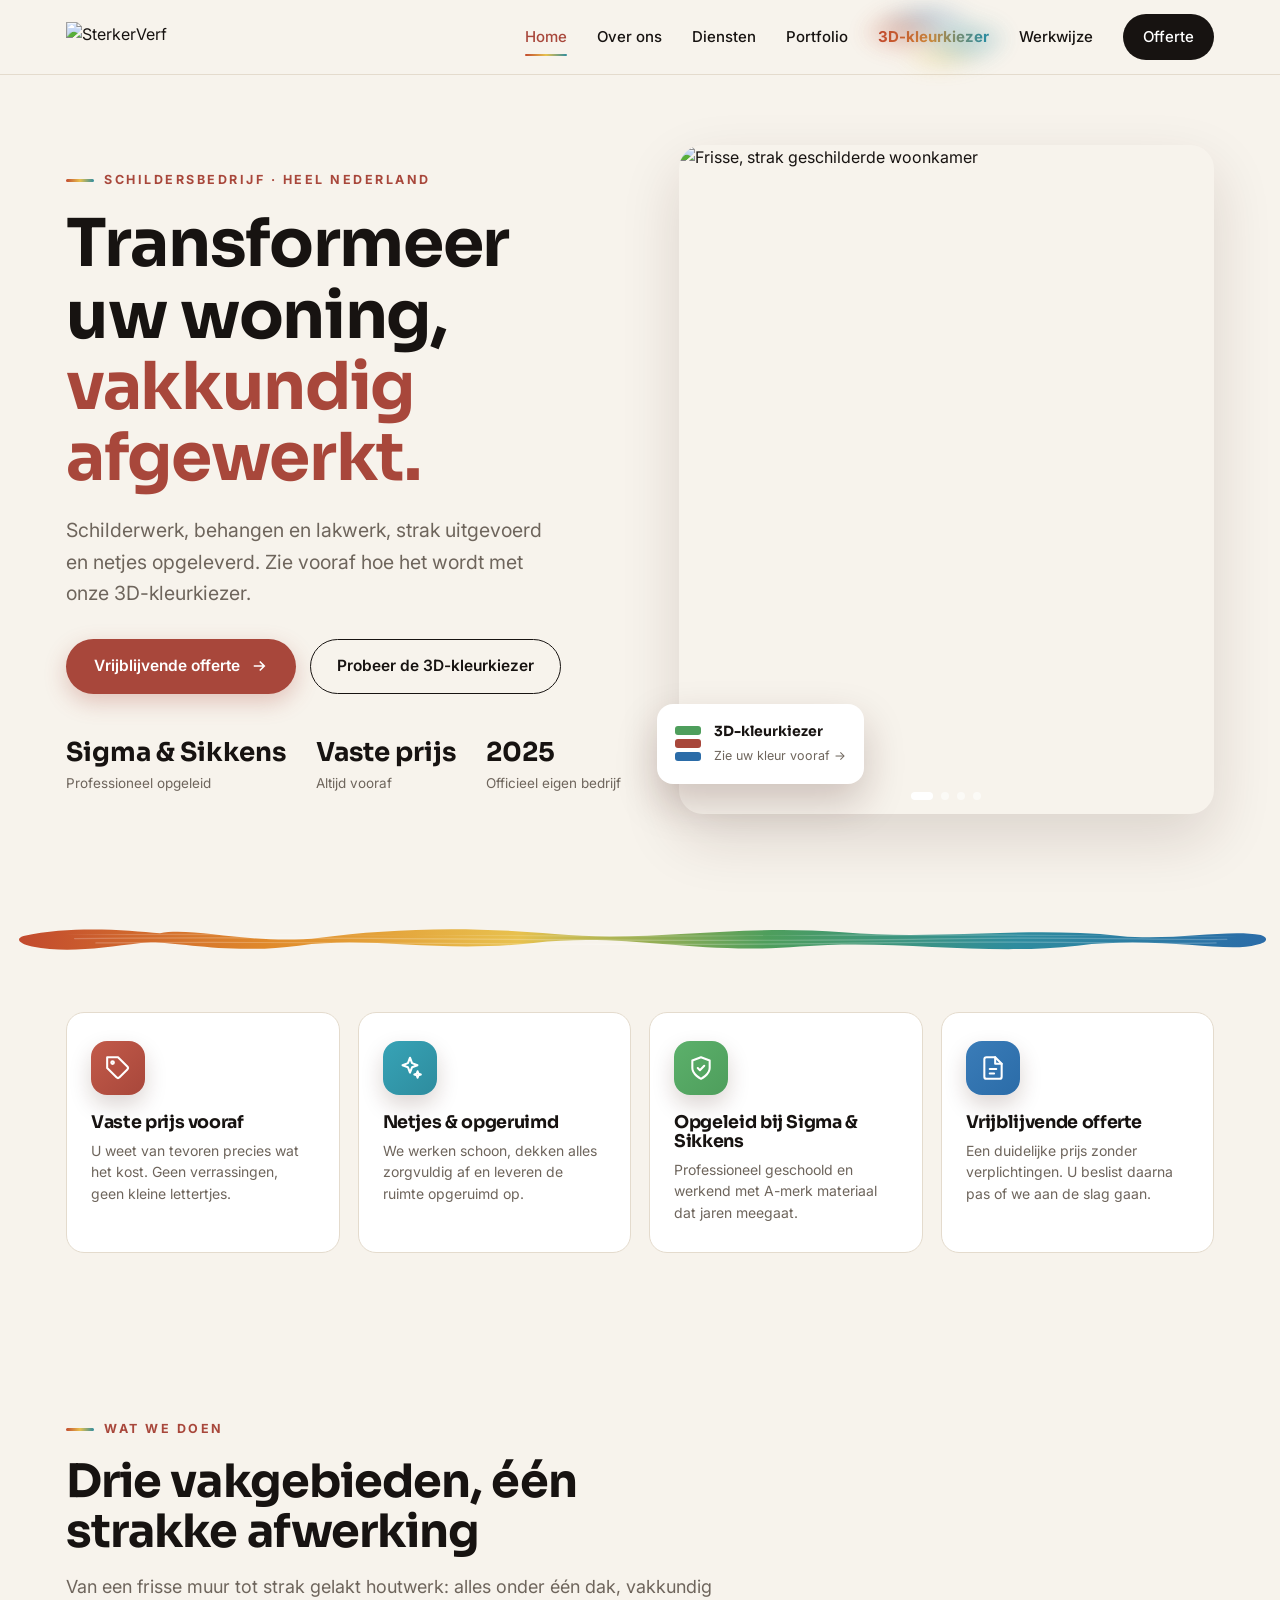
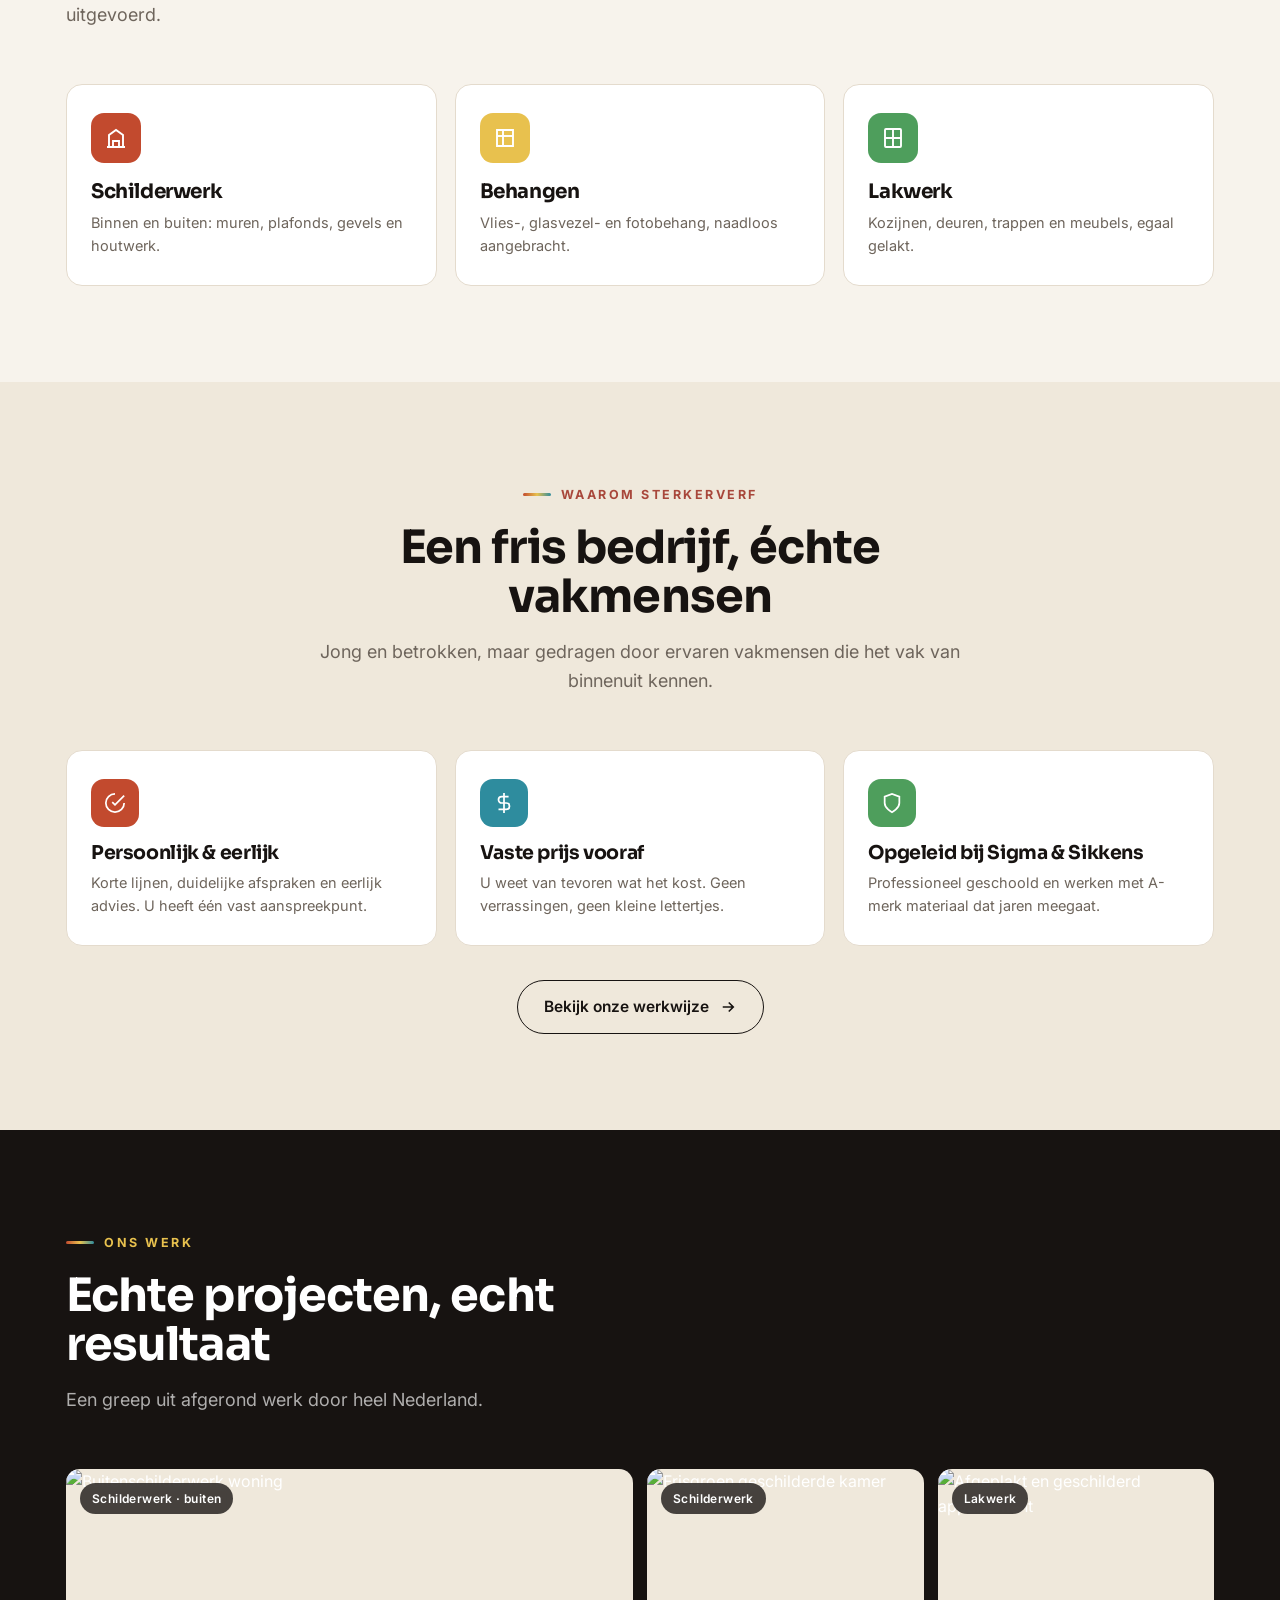
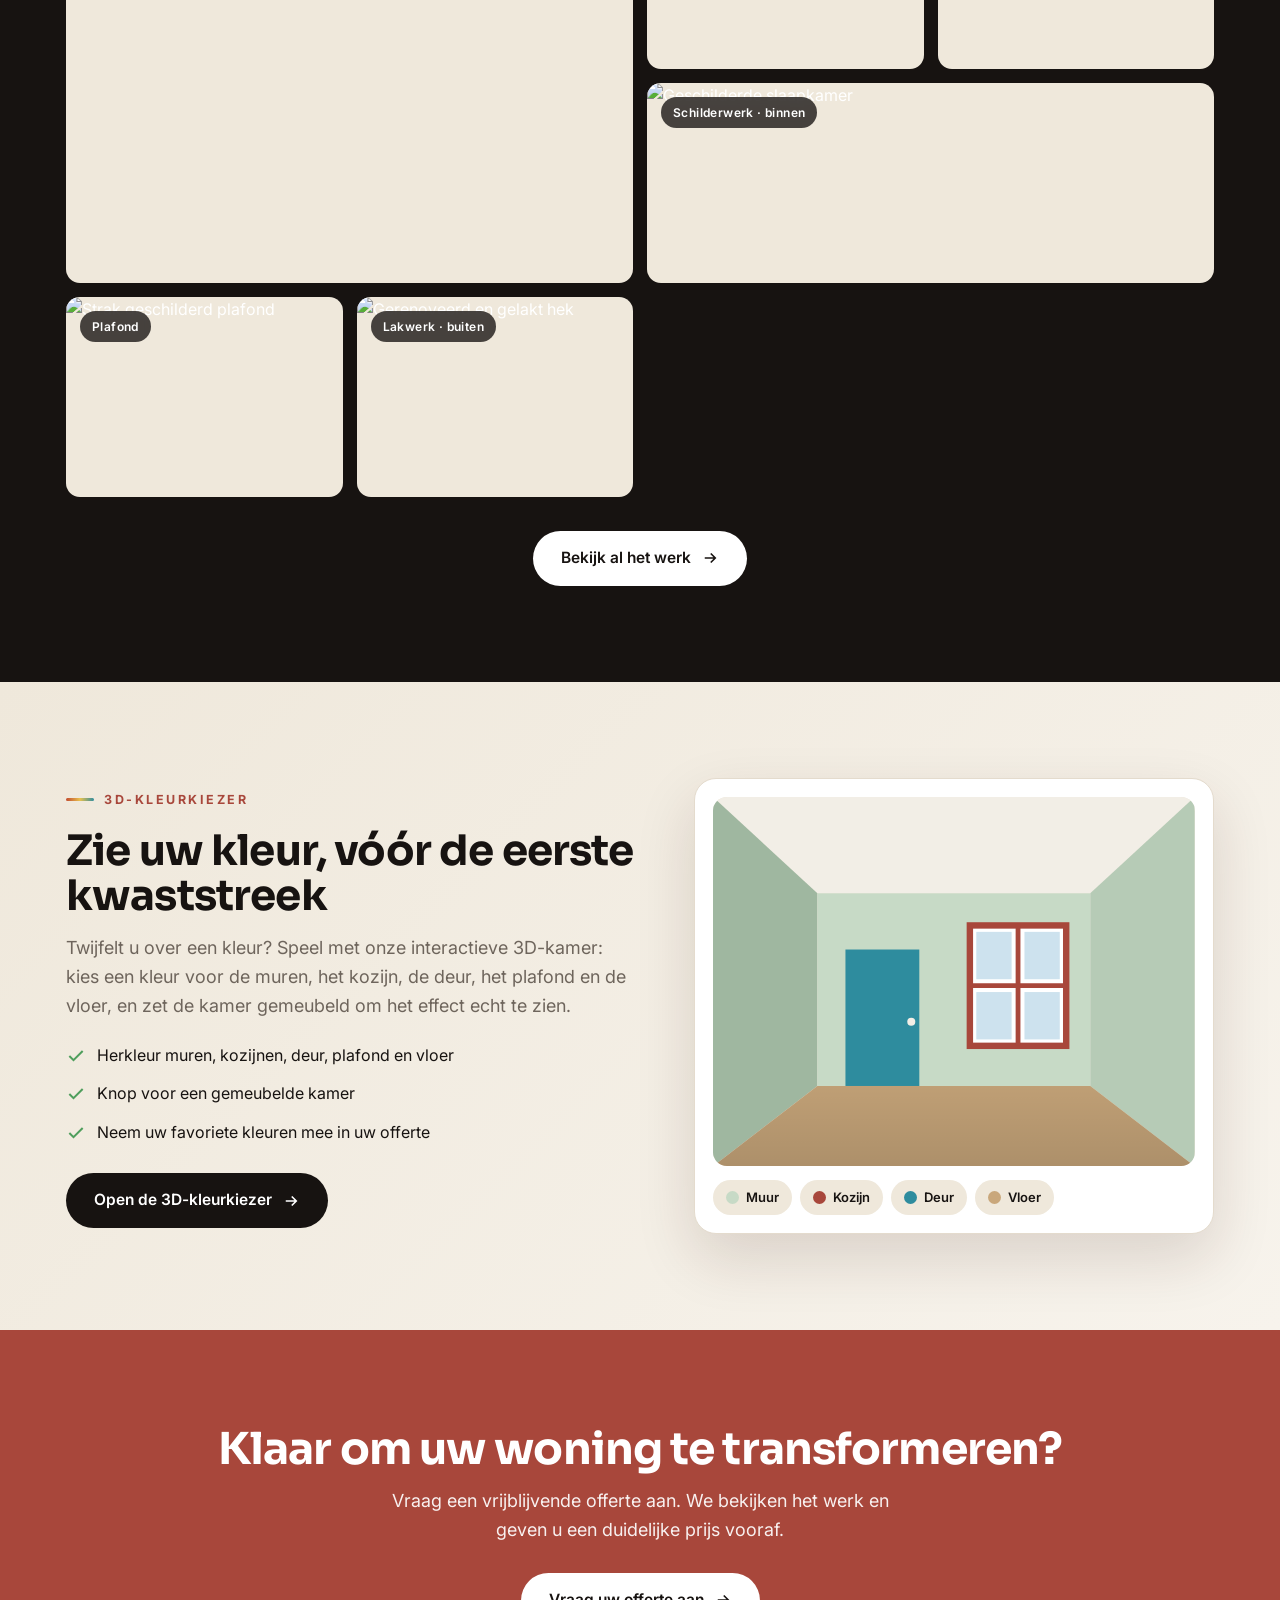
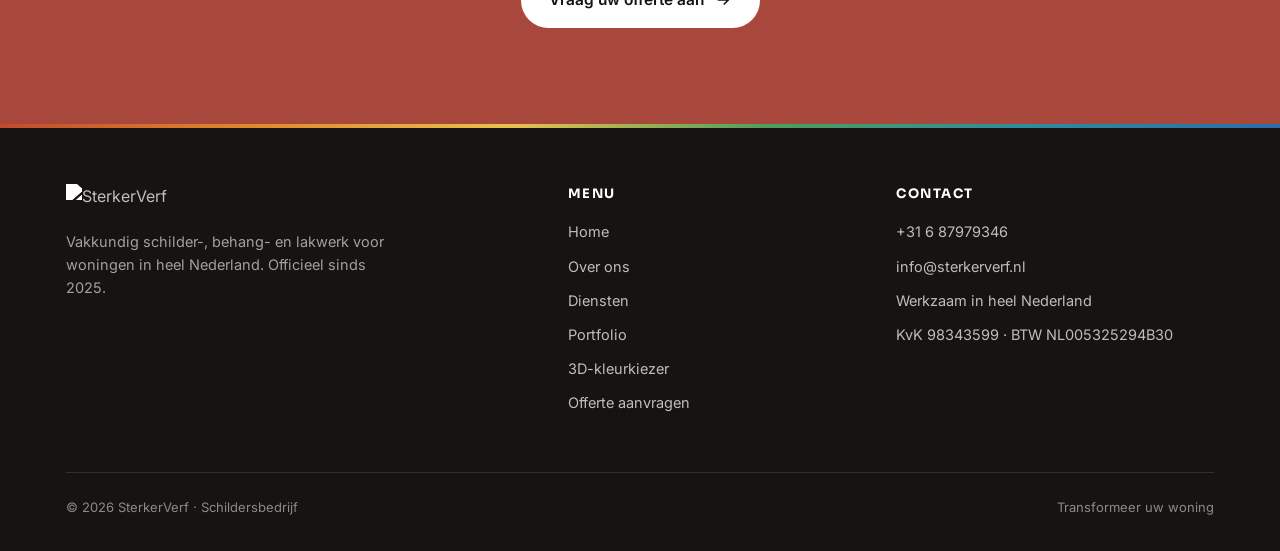
==== index.html @ c4be9eae "Add files via upload" ====
<!DOCTYPE html>
<html lang="nl">
<head>
<meta charset="UTF-8">
<meta name="viewport" content="width=device-width, initial-scale=1.0">
<title>SterkerVerf · Schilder-, behang- &amp; lakwerk in heel Nederland</title>
<meta name="description" content="SterkerVerf transformeert uw woning met vakkundig schilderwerk, behangen en lakwerk in heel Nederland. Probeer de 3D-kleurkiezer en vraag een vrijblijvende offerte aan.">
<link rel="preconnect" href="https://fonts.googleapis.com">
<link rel="preconnect" href="https://fonts.gstatic.com" crossorigin>
<link href="https://fonts.googleapis.com/css2?family=Sora:wght@500;600;700;800&family=Inter:wght@400;500;600&display=swap" rel="stylesheet">
<link rel="stylesheet" href="styles.css">
<style>
  /* HERO */
  .hero{padding:70px 0 84px;position:relative}
  .hero-grid{display:grid;grid-template-columns:1.02fr .98fr;gap:56px;align-items:center}
  .hero h1{font-size:clamp(40px,5.6vw,66px);margin-bottom:22px}
  .hero h1 .em{color:var(--terra)}
  .hero-lead{font-size:19.5px;color:var(--muted);max-width:500px;margin-bottom:30px}
  .hero-actions{display:flex;gap:14px;flex-wrap:wrap}
  .hero-meta{display:flex;gap:30px;margin-top:38px;flex-wrap:wrap}
  .hm-num{font-family:'Sora',sans-serif;font-weight:700;font-size:26px;color:var(--ink)}
  .hm-lbl{font-size:13.5px;color:var(--muted)}
  .hero-visual{position:relative}
  .hero-photo{border-radius:24px;overflow:hidden;aspect-ratio:4/5;box-shadow:var(--shadow);position:relative}
  .hero-photo img{position:absolute;inset:0;width:100%;height:100%;object-fit:cover;opacity:0;transition:opacity 1.1s ease}
  .hero-photo img.on{opacity:1}
  .hero-dots{position:absolute;left:0;right:0;bottom:14px;display:flex;justify-content:center;gap:8px;z-index:2}
  .hero-dots button{width:8px;height:8px;border-radius:50%;border:none;background:rgba(255,255,255,.55);cursor:pointer;padding:0;transition:.2s}
  .hero-dots button.on{background:#fff;width:22px;border-radius:5px}
  .hero-badge{position:absolute;left:-22px;bottom:30px;background:#fff;border-radius:16px;padding:16px 18px;box-shadow:0 18px 40px rgba(60,20,12,.22);display:flex;align-items:center;gap:13px;max-width:250px}
  .hero-badge .swatches{display:flex;flex-direction:column;gap:4px;flex:none}
  .hero-badge .swatches span{display:block;width:26px;height:9px;border-radius:3px}
  .hero-badge b{font-family:'Sora',sans-serif;font-size:14px;color:var(--ink);display:block}
  .hero-badge small{font-size:12.5px;color:var(--muted)}
  .hero-badge a{display:block}
  @media(max-width:860px){.hero-grid{grid-template-columns:1fr;gap:42px}.hero-visual{max-width:440px}.hero-badge{left:-8px}}

  /* BRUSHSTROKE DIVIDER (huisstijl-handtekening) */
  .brush-divide{line-height:0;margin:6px 0 -8px;position:relative}
  .brush-divide svg{display:block;width:100%;height:clamp(40px,5vw,62px)}

  /* USP ICON CARDS */
  .usp{background:var(--cream);padding:54px 0 64px}
  .usp-grid{display:grid;grid-template-columns:repeat(4,1fr);gap:18px}
  .uspc{background:#fff;border:1px solid var(--line);border-radius:18px;padding:28px 24px;transition:transform .25s,box-shadow .25s}
  .uspc:hover{transform:translateY(-6px);box-shadow:var(--shadow)}
  .uspc .badge{width:54px;height:54px;border-radius:16px;display:flex;align-items:center;justify-content:center;color:#fff;margin-bottom:18px;box-shadow:0 10px 22px rgba(60,20,12,.18)}
  .uspc h3{font-size:17.5px;margin-bottom:8px}
  .uspc p{font-size:14px;color:var(--muted);line-height:1.55}
  @media(max-width:920px){.usp-grid{grid-template-columns:repeat(2,1fr)}}
  @media(max-width:520px){.usp-grid{grid-template-columns:1fr}}

  /* SERVICES */
  .svc-grid{display:grid;grid-template-columns:repeat(3,1fr);gap:18px}
  .why{background:var(--sand)}
  .why3{display:grid;grid-template-columns:repeat(3,1fr);gap:18px}
  .whyc{background:#fff;border:1px solid var(--line);border-radius:16px;padding:28px 24px}
  .whyc .ic{width:48px;height:48px;border-radius:13px;display:flex;align-items:center;justify-content:center;color:#fff;margin-bottom:16px}
  .whyc h3{font-size:19px;margin-bottom:8px}
  .whyc p{font-size:14.5px;color:var(--muted)}
  @media(max-width:820px){.why3{grid-template-columns:1fr}}
  .svc{background:var(--paper);border:1px solid var(--line);border-radius:16px;padding:28px 24px;transition:transform .25s,box-shadow .25s}
  .svc:hover{transform:translateY(-6px);box-shadow:var(--shadow)}
  .svc .ic{width:50px;height:50px;border-radius:13px;display:flex;align-items:center;justify-content:center;color:#fff;margin-bottom:18px}
  .svc h3{font-size:20px;margin-bottom:8px}
  .svc p{font-size:14.5px;color:var(--muted)}
  @media(max-width:920px){.svc-grid{grid-template-columns:repeat(2,1fr)}}
  @media(max-width:520px){.svc-grid{grid-template-columns:1fr}}

  /* WORK (dark) */
  .work{background:var(--ink);color:#fff}
  .work .sec-head h2{color:#fff}
  .work .sec-head p{color:rgba(255,255,255,.66)}
  .work-grid{display:grid;grid-template-columns:repeat(4,1fr);grid-auto-rows:200px;gap:14px}
  .work-grid .photo{border-radius:14px}
  .work-grid .big{grid-column:span 2;grid-row:span 2}
  .work-grid .wide{grid-column:span 2}
  .work-foot{margin-top:34px;display:flex;justify-content:center}
  @media(max-width:860px){.work-grid{grid-template-columns:repeat(2,1fr);grid-auto-rows:160px}.work-grid .big{grid-column:span 2}}

  /* COLOR TOOL TEASER */
  .tool{background:linear-gradient(135deg,var(--sand),var(--cream))}
  .tool-grid{display:grid;grid-template-columns:1.05fr .95fr;gap:54px;align-items:center}
  .tool-card{background:#fff;border-radius:22px;padding:18px;box-shadow:var(--shadow);border:1px solid var(--line)}
  .tool-room{border-radius:14px;overflow:hidden;display:block;width:100%;background:#EDE7DB}
  .tool-pills{display:flex;gap:8px;margin-top:14px;flex-wrap:wrap}
  .tool-pill{display:flex;align-items:center;gap:7px;font-size:13px;font-weight:600;color:var(--ink);background:var(--sand);border-radius:20px;padding:7px 13px}
  .tool-pill i{width:13px;height:13px;border-radius:50%;display:inline-block}
  .tool h2{font-size:clamp(28px,3.6vw,42px);margin-bottom:16px}
  .tool ul{list-style:none;margin:22px 0 28px}
  .tool li{display:flex;gap:11px;align-items:flex-start;margin-bottom:13px;font-size:16px;color:var(--ink)}
  .tool li svg{flex:none;margin-top:3px;color:var(--c-green)}
  @media(max-width:860px){.tool-grid{grid-template-columns:1fr;gap:36px}}

  /* CTA */
  .cta{background:var(--terra);color:#fff;text-align:center}
  .cta h2{font-size:clamp(28px,3.8vw,44px);margin-bottom:14px}
  .cta p{font-size:18px;opacity:.92;max-width:520px;margin:0 auto 28px}
</style>
</head>
<body>

<!-- NAV -->
<header class="nav">
  <div class="wrap nav-inner">
    <a href="index.html" class="brand" aria-label="SterkerVerf home">
      <img src="assets/sterkerverf_logo_transparent.png" alt="SterkerVerf">
    </a>
    <nav class="nav-links" id="navLinks">
      <a href="index.html">Home</a>
      <a href="over-ons.html">Over ons</a>
      <a href="diensten.html">Diensten</a>
      <a href="portfolio.html">Portfolio</a>
      <a href="kleurkiezer.html">3D-kleurkiezer</a>
      <a href="werkwijze.html">Werkwijze</a>
      <a href="offerte.html" class="nav-cta">Offerte</a>
    </nav>
    <button class="nav-toggle" id="navToggle" aria-label="Menu" aria-expanded="false"><span></span><span></span><span></span></button>
  </div>
</header>

<!-- HERO -->
<section class="hero">
  <div class="wrap hero-grid">
    <div>
      <span class="eyebrow">Schildersbedrijf · heel Nederland</span>
      <h1>Transformeer uw woning, <span class="em">vakkundig afgewerkt.</span></h1>
      <p class="hero-lead">Schilderwerk, behangen en lakwerk, strak uitgevoerd en netjes opgeleverd. Zie vooraf hoe het wordt met onze 3D-kleurkiezer.</p>
      <div class="hero-actions">
        <a href="offerte.html" class="btn btn-primary">Vrijblijvende offerte
          <svg width="18" height="18" viewBox="0 0 24 24" fill="none" stroke="currentColor" stroke-width="2.2"><path d="M5 12h14M13 6l6 6-6 6"/></svg></a>
        <a href="kleurkiezer.html" class="btn btn-ghost">Probeer de 3D-kleurkiezer</a>
      </div>
      <div class="hero-meta">
        <div><div class="hm-num">Sigma &amp; Sikkens</div><div class="hm-lbl">Professioneel opgeleid</div></div>
        <div><div class="hm-num">Vaste prijs</div><div class="hm-lbl">Altijd vooraf</div></div>
        <div><div class="hm-num">2025</div><div class="hm-lbl">Officieel eigen bedrijf</div></div>
      </div>
    </div>
    <div class="hero-visual">
      <div class="hero-photo" id="heroSlides">
        <img src="assets/green_room_painted_walls.jpeg" class="on" alt="Frisse, strak geschilderde woonkamer">
        <img src="assets/walls_painted_a_house_badroom_floor.jpeg" alt="Geschilderde slaapkamer">
        <img src="assets/just_ceiling_painted_by_isolating_walls.jpeg" alt="Strak geschilderd plafond">
        <img src="assets/A_house_colored_nice_green.jpeg" alt="Buitenschilderwerk woning">
        <div class="hero-dots" id="heroDots"></div>
      </div>
      <a href="kleurkiezer.html" class="hero-badge">
        <span class="swatches"><span style="background:var(--c-green)"></span><span style="background:var(--terra)"></span><span style="background:var(--c-blue)"></span></span>
        <span><b>3D-kleurkiezer</b><small>Zie uw kleur vooraf →</small></span>
      </a>
    </div>
  </div>
</section>

<!-- BRUSHSTROKE DIVIDER -->
<div class="brush-divide" aria-hidden="true">
  <svg viewBox="0 0 1200 70" preserveAspectRatio="none" xmlns="http://www.w3.org/2000/svg">
    <defs>
      <linearGradient id="brushGrad" x1="0" y1="0" x2="1" y2="0">
        <stop offset="0" stop-color="#C24A2E"/><stop offset=".2" stop-color="#E08A2B"/>
        <stop offset=".4" stop-color="#E8C14E"/><stop offset=".6" stop-color="#4E9E5C"/>
        <stop offset=".8" stop-color="#2E8C9E"/><stop offset="1" stop-color="#2B6CA8"/>
      </linearGradient>
    </defs>
    <!-- kwaststreek met gerafelde uiteinden -->
    <path fill="url(#brushGrad)" d="M22 36 C 70 24 120 30 150 33 C 180 25 240 47 300 38 C 360 29 430 24 520 34 C 610 44 690 22 790 32 C 880 41 960 25 1050 36 C 1100 42 1150 28 1182 35 C 1190 38 1188 44 1178 46 C 1150 56 1090 36 1010 47 C 920 59 840 39 750 48 C 650 58 590 32 500 44 C 410 56 350 36 280 47 C 210 58 160 40 132 44 C 96 49 64 56 30 48 C 18 45 14 39 22 36 Z"/>
    <!-- droge-kwast strepen voor textuur -->
    <path fill="#fff" opacity=".18" d="M60 35 C 260 30 520 41 760 35 C 940 31 1080 39 1160 36"/>
    <g stroke="#fff" stroke-opacity=".22" stroke-width="1.4" fill="none" stroke-linecap="round">
      <path d="M70 39 C 300 35 600 45 900 39 C 1010 37 1100 41 1150 40"/>
      <path d="M90 44 C 320 41 560 49 820 44 C 980 41 1080 46 1140 44"/>
    </g>
  </svg>
</div>

<!-- USP ICON CARDS -->
<section class="usp">
  <div class="wrap usp-grid">
    <div class="uspc reveal">
      <div class="badge" style="background:linear-gradient(135deg,#c25a49,#a8473b)">
        <svg width="26" height="26" viewBox="0 0 24 24" fill="none" stroke="currentColor" stroke-width="1.9" stroke-linecap="round" stroke-linejoin="round"><path d="M20.6 13.4l-7.2 7.2a2 2 0 0 1-2.8 0L2 12V2h10l8.6 8.6a2 2 0 0 1 0 2.8z"/><circle cx="7" cy="7" r="1.2"/></svg>
      </div>
      <h3>Vaste prijs vooraf</h3>
      <p>U weet van tevoren precies wat het kost. Geen verrassingen, geen kleine lettertjes.</p>
    </div>
    <div class="uspc reveal">
      <div class="badge" style="background:linear-gradient(135deg,#37a3b6,#2e8c9e)">
        <svg width="26" height="26" viewBox="0 0 24 24" fill="none" stroke="currentColor" stroke-width="1.9" stroke-linecap="round" stroke-linejoin="round"><path d="M12 2.5l1.9 5 5 1.9-5 1.9L12 16.3l-1.9-5-5-1.9 5-1.9z"/><path d="M19 15l.8 2.2L22 18l-2.2.8L19 21l-.8-2.2L16 18l2.2-.8z"/></svg>
      </div>
      <h3>Netjes &amp; opgeruimd</h3>
      <p>We werken schoon, dekken alles zorgvuldig af en leveren de ruimte opgeruimd op.</p>
    </div>
    <div class="uspc reveal">
      <div class="badge" style="background:linear-gradient(135deg,#5cb06b,#4e9e5c)">
        <svg width="26" height="26" viewBox="0 0 24 24" fill="none" stroke="currentColor" stroke-width="1.9" stroke-linecap="round" stroke-linejoin="round"><path d="M12 22s8-4 8-10V5l-8-3-8 3v7c0 6 8 10 8 10z"/><path d="M9 12l2 2 4-4"/></svg>
      </div>
      <h3>Opgeleid bij Sigma &amp; Sikkens</h3>
      <p>Professioneel geschoold en werkend met A-merk materiaal dat jaren meegaat.</p>
    </div>
    <div class="uspc reveal">
      <div class="badge" style="background:linear-gradient(135deg,#3a7cb8,#2b6ca8)">
        <svg width="26" height="26" viewBox="0 0 24 24" fill="none" stroke="currentColor" stroke-width="1.9" stroke-linecap="round" stroke-linejoin="round"><path d="M14 2H6a2 2 0 0 0-2 2v16a2 2 0 0 0 2 2h12a2 2 0 0 0 2-2V8z"/><path d="M14 2v6h6"/><path d="M9 13h6M9 17h4"/></svg>
      </div>
      <h3>Vrijblijvende offerte</h3>
      <p>Een duidelijke prijs zonder verplichtingen. U beslist daarna pas of we aan de slag gaan.</p>
    </div>
  </div>
</section>

<!-- SERVICES -->
<section>
  <div class="wrap">
    <div class="sec-head reveal">
      <span class="eyebrow">Wat we doen</span>
      <h2>Drie vakgebieden, één strakke afwerking</h2>
      <p>Van een frisse muur tot strak gelakt houtwerk: alles onder één dak, vakkundig uitgevoerd.</p>
    </div>
    <div class="svc-grid">
      <a href="diensten.html" class="svc reveal">
        <div class="ic" style="background:var(--c-red)"><svg width="24" height="24" viewBox="0 0 24 24" fill="none" stroke="currentColor" stroke-width="1.9"><path d="M3 21h18M5 21V9l7-5 7 5v12M9 21v-6h6v6"/></svg></div>
        <h3>Schilderwerk</h3><p>Binnen en buiten: muren, plafonds, gevels en houtwerk.</p>
      </a>
      <a href="diensten.html" class="svc reveal">
        <div class="ic" style="background:var(--c-gold)"><svg width="24" height="24" viewBox="0 0 24 24" fill="none" stroke="currentColor" stroke-width="1.9"><path d="M4 4h16v16H4z"/><path d="M4 10h16"/><path d="M10 4v16"/></svg></div>
        <h3>Behangen</h3><p>Vlies-, glasvezel- en fotobehang, naadloos aangebracht.</p>
      </a>
      <a href="diensten.html" class="svc reveal">
        <div class="ic" style="background:var(--c-green)"><svg width="24" height="24" viewBox="0 0 24 24" fill="none" stroke="currentColor" stroke-width="1.9"><rect x="4" y="3" width="16" height="18" rx="1"/><path d="M4 12h16M12 3v18"/></svg></div>
        <h3>Lakwerk</h3><p>Kozijnen, deuren, trappen en meubels, egaal gelakt.</p>
      </a>
    </div>
  </div>
</section>

<!-- WAAROM -->
<section class="why">
  <div class="wrap">
    <div class="sec-head center reveal">
      <span class="eyebrow">Waarom SterkerVerf</span>
      <h2>Een fris bedrijf, échte vakmensen</h2>
      <p>Jong en betrokken, maar gedragen door ervaren vakmensen die het vak van binnenuit kennen.</p>
    </div>
    <div class="why3">
      <div class="whyc reveal"><div class="ic" style="background:var(--c-red)"><svg width="22" height="22" viewBox="0 0 24 24" fill="none" stroke="currentColor" stroke-width="1.9"><path d="M12 2a10 10 0 1 0 10 10M22 4L12 14.01l-3-3"/></svg></div><h3>Persoonlijk &amp; eerlijk</h3><p>Korte lijnen, duidelijke afspraken en eerlijk advies. U heeft één vast aanspreekpunt.</p></div>
      <div class="whyc reveal"><div class="ic" style="background:var(--c-teal)"><svg width="22" height="22" viewBox="0 0 24 24" fill="none" stroke="currentColor" stroke-width="1.9"><path d="M12 1v22M17 5H9.5a3.5 3.5 0 0 0 0 7h5a3.5 3.5 0 0 1 0 7H6"/></svg></div><h3>Vaste prijs vooraf</h3><p>U weet van tevoren wat het kost. Geen verrassingen, geen kleine lettertjes.</p></div>
      <div class="whyc reveal"><div class="ic" style="background:var(--c-green)"><svg width="22" height="22" viewBox="0 0 24 24" fill="none" stroke="currentColor" stroke-width="1.9"><path d="M12 22s8-4 8-10V5l-8-3-8 3v7c0 6 8 10 8 10z"/></svg></div><h3>Opgeleid bij Sigma &amp; Sikkens</h3><p>Professioneel geschoold en werken met A-merk materiaal dat jaren meegaat.</p></div>
    </div>
    <div style="text-align:center;margin-top:34px" class="reveal">
      <a href="werkwijze.html" class="btn btn-ghost">Bekijk onze werkwijze
        <svg width="18" height="18" viewBox="0 0 24 24" fill="none" stroke="currentColor" stroke-width="2.2"><path d="M5 12h14M13 6l6 6-6 6"/></svg></a>
    </div>
  </div>
</section>

<!-- WORK (dark) -->
<section class="work">
  <div class="wrap">
    <div class="sec-head reveal">
      <span class="eyebrow" style="color:var(--c-gold)">Ons werk</span>
      <h2>Echte projecten, echt resultaat</h2>
      <p>Een greep uit afgerond werk door heel Nederland.</p>
    </div>
    <div class="work-grid">
      <div class="photo big reveal"><img src="assets/A_house_colored_nice_green.jpeg" alt="Buitenschilderwerk woning"><span class="tag">Schilderwerk · buiten</span></div>
      <div class="photo reveal"><img src="assets/green_room_painted_walls.jpeg" alt="Frisgroen geschilderde kamer"><span class="tag">Schilderwerk</span></div>
      <div class="photo reveal"><img src="assets/flat_painted_by_isolatioon_with_material_for_protecting_doors.jpeg" alt="Afgeplakt en geschilderd appartement"><span class="tag">Lakwerk</span></div>
      <div class="photo wide reveal"><img src="assets/walls_painted_a_house_badroom_floor.jpeg" alt="Geschilderde slaapkamer"><span class="tag">Schilderwerk · binnen</span></div>
      <div class="photo reveal"><img src="assets/just_ceiling_painted_by_isolating_walls.jpeg" alt="Strak geschilderd plafond"><span class="tag">Plafond</span></div>
      <div class="photo reveal"><img src="assets/oldgate.jpeg" alt="Gerenoveerd en gelakt hek"><span class="tag">Lakwerk · buiten</span></div>
    </div>
    <div class="work-foot reveal"><a href="portfolio.html" class="btn btn-light">Bekijk al het werk
      <svg width="18" height="18" viewBox="0 0 24 24" fill="none" stroke="currentColor" stroke-width="2.2"><path d="M5 12h14M13 6l6 6-6 6"/></svg></a></div>
  </div>
</section>

<!-- COLOR TOOL TEASER -->
<section class="tool">
  <div class="wrap tool-grid">
    <div class="reveal">
      <span class="eyebrow">3D-kleurkiezer</span>
      <h2>Zie uw kleur, vóór de eerste kwaststreek</h2>
      <p style="font-size:18px;color:var(--muted)">Twijfelt u over een kleur? Speel met onze interactieve 3D-kamer: kies een kleur voor de muren, het kozijn, de deur, het plafond en de vloer, en zet de kamer gemeubeld om het effect echt te zien.</p>
      <ul>
        <li><svg width="20" height="20" viewBox="0 0 24 24" fill="none" stroke="currentColor" stroke-width="2.4"><path d="M20 6L9 17l-5-5"/></svg>Herkleur muren, kozijnen, deur, plafond en vloer</li>
        <li><svg width="20" height="20" viewBox="0 0 24 24" fill="none" stroke="currentColor" stroke-width="2.4"><path d="M20 6L9 17l-5-5"/></svg>Knop voor een gemeubelde kamer</li>
        <li><svg width="20" height="20" viewBox="0 0 24 24" fill="none" stroke="currentColor" stroke-width="2.4"><path d="M20 6L9 17l-5-5"/></svg>Neem uw favoriete kleuren mee in uw offerte</li>
      </ul>
      <a href="kleurkiezer.html" class="btn btn-dark">Open de 3D-kleurkiezer
        <svg width="18" height="18" viewBox="0 0 24 24" fill="none" stroke="currentColor" stroke-width="2.2"><path d="M5 12h14M13 6l6 6-6 6"/></svg></a>
    </div>
    <div class="tool-card reveal">
      <!-- mini preview van de 3D-kamer -->
      <svg class="tool-room" viewBox="0 0 600 460" xmlns="http://www.w3.org/2000/svg" preserveAspectRatio="xMidYMid meet" aria-label="Voorbeeld 3D-kamer">
        <defs><linearGradient id="tp" x1="0" y1="0" x2="0" y2="1"><stop offset="0" stop-color="#000" stop-opacity=".05"/><stop offset="1" stop-color="#000" stop-opacity=".14"/></linearGradient></defs>
        <!-- ceiling --><polygon points="0,0 600,0 470,120 130,120" fill="#F2EEE6"/>
        <!-- left wall --><polygon points="0,0 130,120 130,360 0,460" fill="#9FB7A0"/>
        <!-- right wall --><polygon points="600,0 470,120 470,360 600,460" fill="#B6CBB6"/>
        <!-- back wall --><rect x="130" y="120" width="340" height="240" fill="#C7DAC6"/>
        <!-- floor --><polygon points="130,360 470,360 600,460 0,460" fill="#C9A77B"/>
        <polygon points="130,360 470,360 600,460 0,460" fill="url(#tp)"/>
        <!-- window/kozijn on back wall --><rect x="320" y="160" width="120" height="150" fill="#fff" stroke="#A8473B" stroke-width="8"/>
        <line x1="380" y1="160" x2="380" y2="310" stroke="#A8473B" stroke-width="6"/><line x1="320" y1="235" x2="440" y2="235" stroke="#A8473B" stroke-width="6"/>
        <rect x="328" y="168" width="44" height="59" fill="#CDE2EE"/><rect x="388" y="168" width="44" height="59" fill="#CDE2EE"/>
        <rect x="328" y="243" width="44" height="59" fill="#CDE2EE"/><rect x="388" y="243" width="44" height="59" fill="#CDE2EE"/>
        <!-- door on back wall --><rect x="165" y="190" width="92" height="170" fill="#2E8C9E"/><circle cx="247" cy="280" r="5" fill="#F2EEE6"/>
      </svg>
      <div class="tool-pills">
        <span class="tool-pill"><i style="background:#C7DAC6"></i>Muur</span>
        <span class="tool-pill"><i style="background:#A8473B"></i>Kozijn</span>
        <span class="tool-pill"><i style="background:#2E8C9E"></i>Deur</span>
        <span class="tool-pill"><i style="background:#C9A77B"></i>Vloer</span>
      </div>
    </div>
  </div>
</section>

<!-- CTA -->
<section class="cta">
  <div class="wrap reveal">
    <h2>Klaar om uw woning te transformeren?</h2>
    <p>Vraag een vrijblijvende offerte aan. We bekijken het werk en geven u een duidelijke prijs vooraf.</p>
    <a href="offerte.html" class="btn btn-light">Vraag uw offerte aan
      <svg width="18" height="18" viewBox="0 0 24 24" fill="none" stroke="currentColor" stroke-width="2.2"><path d="M5 12h14M13 6l6 6-6 6"/></svg></a>
  </div>
</section>

<!-- FOOTER -->
<footer>
  <div class="foot-top"></div>
  <div class="wrap">
    <div class="foot-inner">
      <div class="foot-brand">
        <img src="assets/sterkerverf_logo_transparent.png" alt="SterkerVerf">
        <p>Vakkundig schilder-, behang- en lakwerk voor woningen in heel Nederland. Officieel sinds 2025.</p>
      </div>
      <div class="foot-col">
        <h4>Menu</h4>
        <a href="index.html">Home</a><a href="over-ons.html">Over ons</a><a href="diensten.html">Diensten</a><a href="portfolio.html">Portfolio</a><a href="kleurkiezer.html">3D-kleurkiezer</a><a href="offerte.html">Offerte aanvragen</a>
      </div>
      <div class="foot-col">
        <h4>Contact</h4>
        <a href="tel:+31687979346" class="fv">+31 6 87979346</a>
        <a href="mailto:info@sterkerverf.nl" class="fv">info@sterkerverf.nl</a>
        <span class="fv">Werkzaam in heel Nederland</span>
        <span class="fv">KvK 98343599 · BTW NL005325294B30</span>
      </div>
    </div>
    <div class="foot-bottom">
      <span>© <span data-year></span> SterkerVerf · Schildersbedrijf</span>
      <span>Transformeer uw woning</span>
    </div>
  </div>
</footer>

<script>
(function(){
  const wrap=document.getElementById('heroSlides'); if(!wrap) return;
  const imgs=wrap.querySelectorAll('img'); const dotsWrap=document.getElementById('heroDots');
  let i=0, timer;
  imgs.forEach((_,n)=>{ const b=document.createElement('button'); if(n===0)b.classList.add('on'); b.setAttribute('aria-label','Foto '+(n+1)); b.addEventListener('click',()=>go(n)); dotsWrap.appendChild(b); });
  const dots=dotsWrap.querySelectorAll('button');
  function go(n){ n=(n+imgs.length)%imgs.length; imgs[i].classList.remove('on'); dots[i].classList.remove('on'); i=n; imgs[i].classList.add('on'); dots[i].classList.add('on'); start(); }
  function start(){ clearInterval(timer); timer=setInterval(()=>go(i+1),4500); }
  start();
})();
</script>
<script src="main.js"></script>
</body>
</html>
---- styles.css ----
/* ===== STERKERVERF v2 — gedeelde stijl ===== */
:root{
  --terra:#A8473B; --terra-deep:#7C3128; --terra-soft:#C98A7E;
  --ink:#171311; --ink-2:#241D19;
  --cream:#F7F3EC; --sand:#EFE8DB; --sand-2:#E6DDCC;
  --paper:#FFFFFF;
  --muted:#6E655C; --line:#E4DBCD; --line-dark:rgba(255,255,255,.12);
  /* logo-regenboog accenten */
  --c-red:#C24A2E; --c-orange:#E08A2B; --c-gold:#E8C14E;
  --c-green:#4E9E5C; --c-teal:#2E8C9E; --c-blue:#2B6CA8;
  --radius:18px; --shadow:0 24px 60px rgba(60,20,12,.14);
}
*{margin:0;padding:0;box-sizing:border-box}
html{scroll-behavior:smooth}
body{font-family:'Inter',system-ui,sans-serif;background:var(--cream);color:var(--ink);line-height:1.6;-webkit-font-smoothing:antialiased;overflow-x:hidden}
a{color:inherit;text-decoration:none}
img{max-width:100%;display:block}
h1,h2,h3{font-family:'Sora',sans-serif;font-weight:700;letter-spacing:-.02em;line-height:1.08}
.wrap{max-width:1200px;margin:0 auto;padding:0 26px}
section{padding:96px 0}

/* rainbow hairline used as accent */
.rainbow-line{height:4px;border-radius:4px;background:linear-gradient(90deg,var(--c-red),var(--c-orange),var(--c-gold),var(--c-green),var(--c-teal),var(--c-blue));border:none}

/* ---------- NAV ---------- */
header.nav{position:sticky;top:0;z-index:100;background:rgba(247,243,236,.82);backdrop-filter:blur(14px);border-bottom:1px solid var(--line)}
.nav-inner{display:flex;align-items:center;justify-content:space-between;height:74px;gap:20px}
.brand{display:flex;align-items:center;gap:10px}
.brand img{height:30px;width:auto}
.nav-links{display:flex;align-items:center;gap:30px}
.nav-links a{font-size:15px;font-weight:500;color:var(--ink);transition:color .2s;position:relative}
.nav-links a:hover{color:var(--terra)}
.nav-links a.active{color:var(--terra)}
.nav-links a.active::after{content:"";position:absolute;left:0;right:0;bottom:-7px;height:2px;border-radius:2px;background:linear-gradient(90deg,var(--c-red),var(--c-gold),var(--c-teal))}
.nav-cta{background:var(--ink);color:#fff !important;padding:11px 20px;border-radius:30px;font-size:14.5px;font-weight:600;transition:.2s}
.nav-cta:hover{background:var(--terra);transform:translateY(-1px)}
.nav-cta.active::after{display:none}
.nav-toggle{display:none;background:none;border:none;cursor:pointer;padding:6px}
.nav-toggle span{display:block;width:24px;height:2px;background:var(--ink);margin:5px 0;transition:.3s}
@media(max-width:860px){
  .nav-links{position:fixed;top:74px;left:0;right:0;flex-direction:column;gap:0;background:var(--cream);border-bottom:1px solid var(--line);padding:0;max-height:0;overflow:hidden;transition:max-height .35s ease}
  .nav-links.open{max-height:420px}
  .nav-links a{width:100%;padding:17px 26px;border-top:1px solid var(--line)}
  .nav-links a.active::after{display:none}
  .nav-cta{margin:14px 26px;text-align:center}
  .nav-toggle{display:block}
}

/* ---------- 3D-kleurkiezer nav: nevel + shimmer + bubbels (blikvanger) ---------- */
.nav-links a[href="kleurkiezer.html"]{
  font-weight:700;isolation:isolate;
  background:linear-gradient(90deg,var(--c-red),var(--c-orange),var(--c-teal),var(--c-blue),var(--c-green),var(--c-red));
  background-size:240% 100%;
  -webkit-background-clip:text;background-clip:text;
  color:transparent;-webkit-text-fill-color:transparent;
  animation:kkShimmer 7s linear infinite;
}
@keyframes kkShimmer{to{background-position:240% 0}}
.nav-links a[href="kleurkiezer.html"]::before{
  content:"";position:absolute;z-index:-1;pointer-events:none;
  left:50%;top:50%;width:135%;height:280%;transform:translate(-50%,-50%);
  background:
    radial-gradient(42% 52% at 28% 42%, rgba(194,74,46,.55), transparent 72%),
    radial-gradient(46% 56% at 72% 56%, rgba(46,140,158,.55), transparent 72%),
    radial-gradient(40% 50% at 56% 78%, rgba(232,193,78,.50), transparent 72%),
    radial-gradient(46% 56% at 44% 24%, rgba(43,108,168,.48), transparent 72%);
  filter:blur(9px);opacity:.6;border-radius:50%;
  animation:kkNevel 7.5s ease-in-out infinite;
}
@keyframes kkNevel{
  0%,100%{opacity:.5;transform:translate(-50%,-50%) rotate(0deg) scale(1)}
  50%{opacity:.9;transform:translate(-50%,-50%) rotate(10deg) scale(1.1)}
}
.nav-links a[href="kleurkiezer.html"]:hover::before{opacity:.95;animation-duration:3.5s}
@media(max-width:860px){
  .nav-links a[href="kleurkiezer.html"]::before{height:160%;width:60%}
}

/* ---------- BUTTONS ---------- */
.btn{display:inline-flex;align-items:center;gap:10px;font-family:inherit;font-weight:600;font-size:15.5px;padding:15px 28px;border-radius:32px;cursor:pointer;border:none;transition:transform .2s,background .2s,box-shadow .2s}
.btn-primary{background:var(--terra);color:#fff;box-shadow:0 8px 22px rgba(168,71,59,.28)}
.btn-primary:hover{background:var(--terra-deep);transform:translateY(-2px)}
.btn-dark{background:var(--ink);color:#fff}
.btn-dark:hover{background:var(--terra);transform:translateY(-2px)}
.btn-ghost{background:transparent;color:var(--ink);border:1.5px solid var(--ink);padding:13.5px 26px}
.btn-ghost:hover{background:var(--ink);color:#fff}
.btn-light{background:#fff;color:var(--ink)}
.btn-light:hover{transform:translateY(-2px)}

/* ---------- SECTION HEADERS ---------- */
.eyebrow{display:inline-flex;align-items:center;gap:10px;font-size:12.5px;letter-spacing:2.5px;text-transform:uppercase;color:var(--terra);font-weight:700;margin-bottom:18px}
.eyebrow::before{content:"";width:28px;height:3px;border-radius:3px;background:linear-gradient(90deg,var(--c-red),var(--c-gold),var(--c-teal))}
.sec-head{max-width:680px;margin-bottom:54px}
.sec-head.center{margin-left:auto;margin-right:auto;text-align:center}
.sec-head.center .eyebrow{justify-content:center}
.sec-head h2{font-size:clamp(30px,4vw,46px);color:var(--ink);margin-bottom:16px}
.sec-head p{font-size:18px;color:var(--muted)}

/* page hero (inner) */
.phero{padding:74px 0 18px}
.phero h1{font-size:clamp(36px,5.4vw,60px);margin-bottom:18px;max-width:880px}
.phero .lead{font-size:19px;color:var(--muted);max-width:600px}
.phero .em{color:var(--terra)}

/* ---------- CARDS / MEDIA ---------- */
.photo{border-radius:var(--radius);overflow:hidden;background:var(--sand);position:relative}
.photo img{width:100%;height:100%;object-fit:cover}
.tag{position:absolute;top:14px;left:14px;background:rgba(23,19,17,.78);color:#fff;font-size:12px;font-weight:600;letter-spacing:.4px;padding:6px 12px;border-radius:20px;backdrop-filter:blur(4px)}

/* ---------- FOOTER ---------- */
footer{background:var(--ink);color:rgba(255,255,255,.72);padding:0 0 34px}
.foot-top{height:4px;background:linear-gradient(90deg,var(--c-red),var(--c-orange),var(--c-gold),var(--c-green),var(--c-teal),var(--c-blue))}
.foot-inner{display:grid;grid-template-columns:1.6fr 1fr 1.1fr;gap:40px;padding-top:56px}
.foot-brand img{height:30px;margin-bottom:16px;filter:brightness(0) invert(1)}
.foot-brand p{font-size:14.5px;color:rgba(255,255,255,.6);max-width:320px}
.foot-col h4{font-family:'Sora',sans-serif;color:#fff;font-size:13px;letter-spacing:1.5px;text-transform:uppercase;margin-bottom:16px}
.foot-col a,.foot-col .fv{display:block;font-size:14.5px;color:rgba(255,255,255,.72);margin-bottom:11px;transition:color .2s}
.foot-col a:hover{color:#fff}
.foot-bottom{border-top:1px solid var(--line-dark);margin-top:46px;padding-top:24px;display:flex;justify-content:space-between;flex-wrap:wrap;gap:10px;font-size:13px;color:rgba(255,255,255,.5)}
@media(max-width:760px){.foot-inner{grid-template-columns:1fr;gap:30px}}

/* ---------- REVEAL ---------- */
.reveal{opacity:0;transform:translateY(24px);transition:opacity .7s ease,transform .7s ease}
.reveal.in{opacity:1;transform:none}
:focus-visible{outline:3px solid var(--c-teal);outline-offset:2px;border-radius:4px}
@media(prefers-reduced-motion:reduce){*{animation:none!important;transition:none!important;scroll-behavior:auto!important}.reveal{opacity:1;transform:none}}
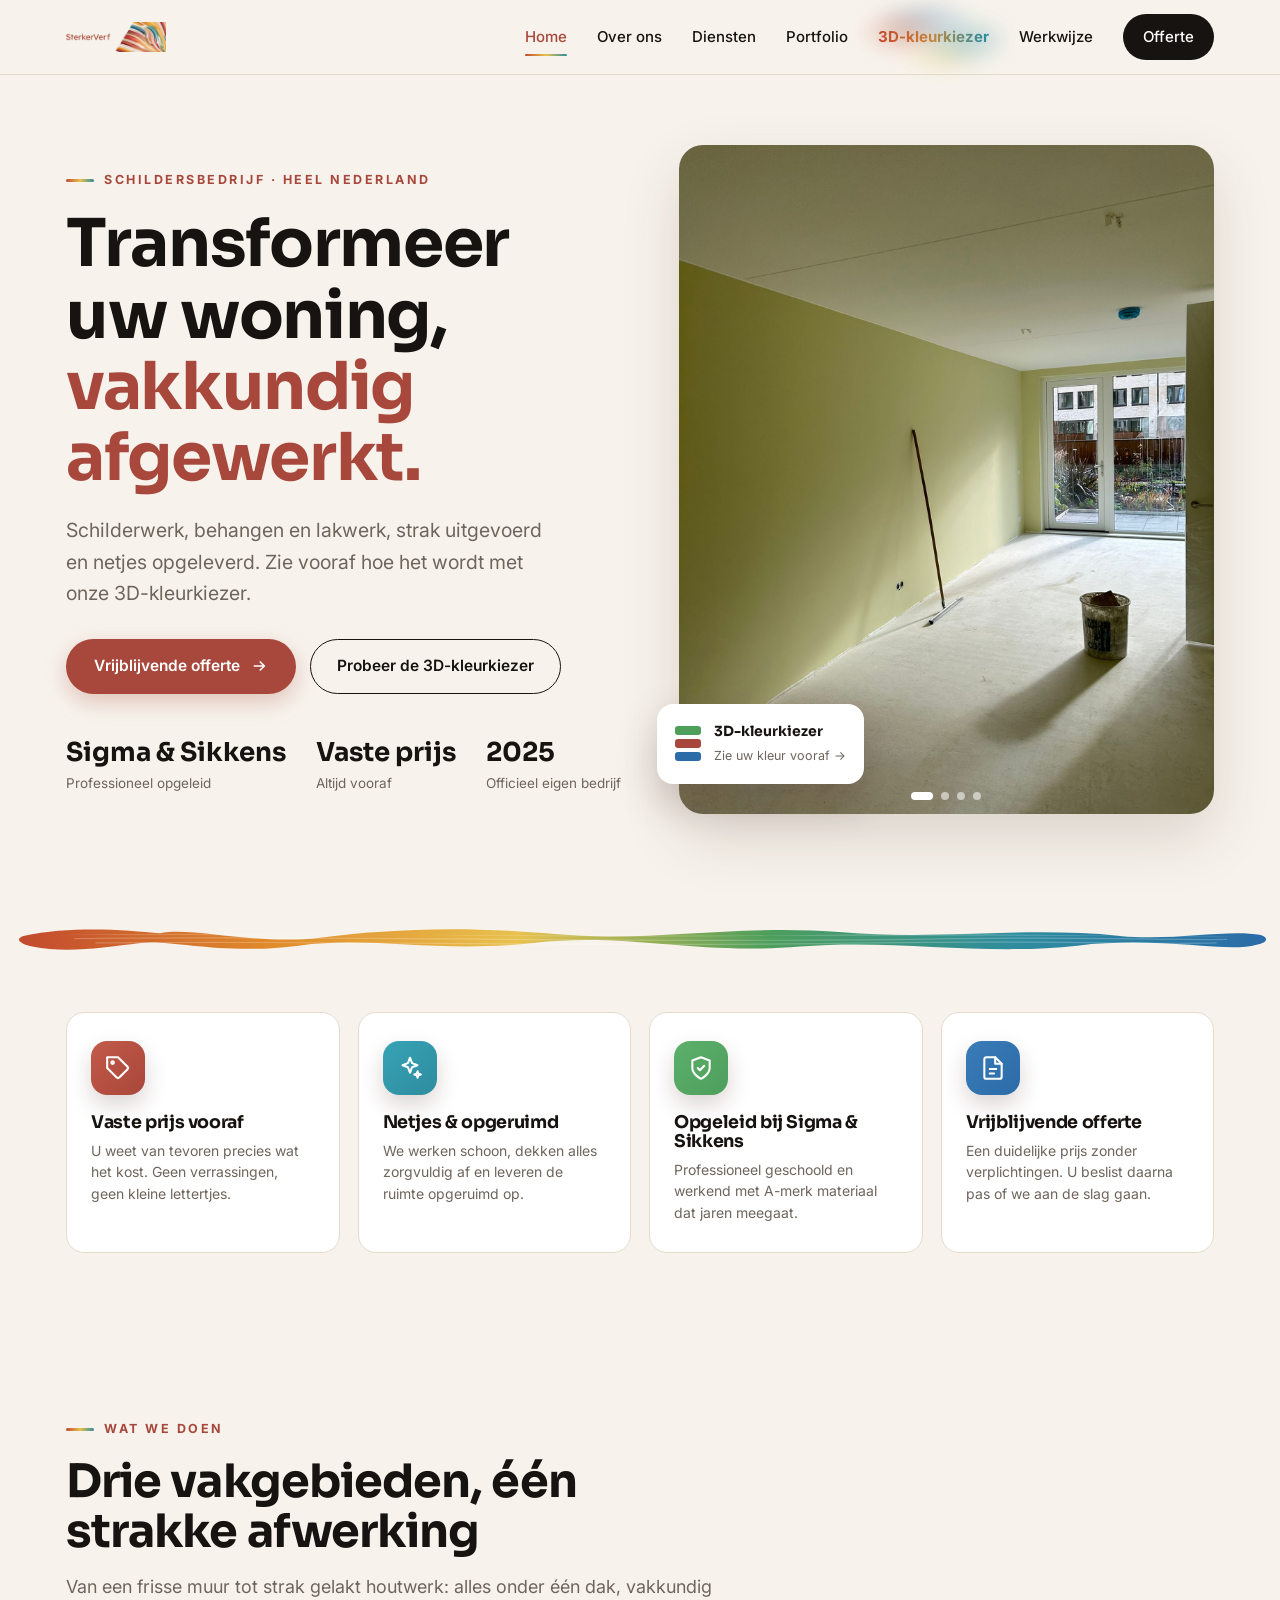
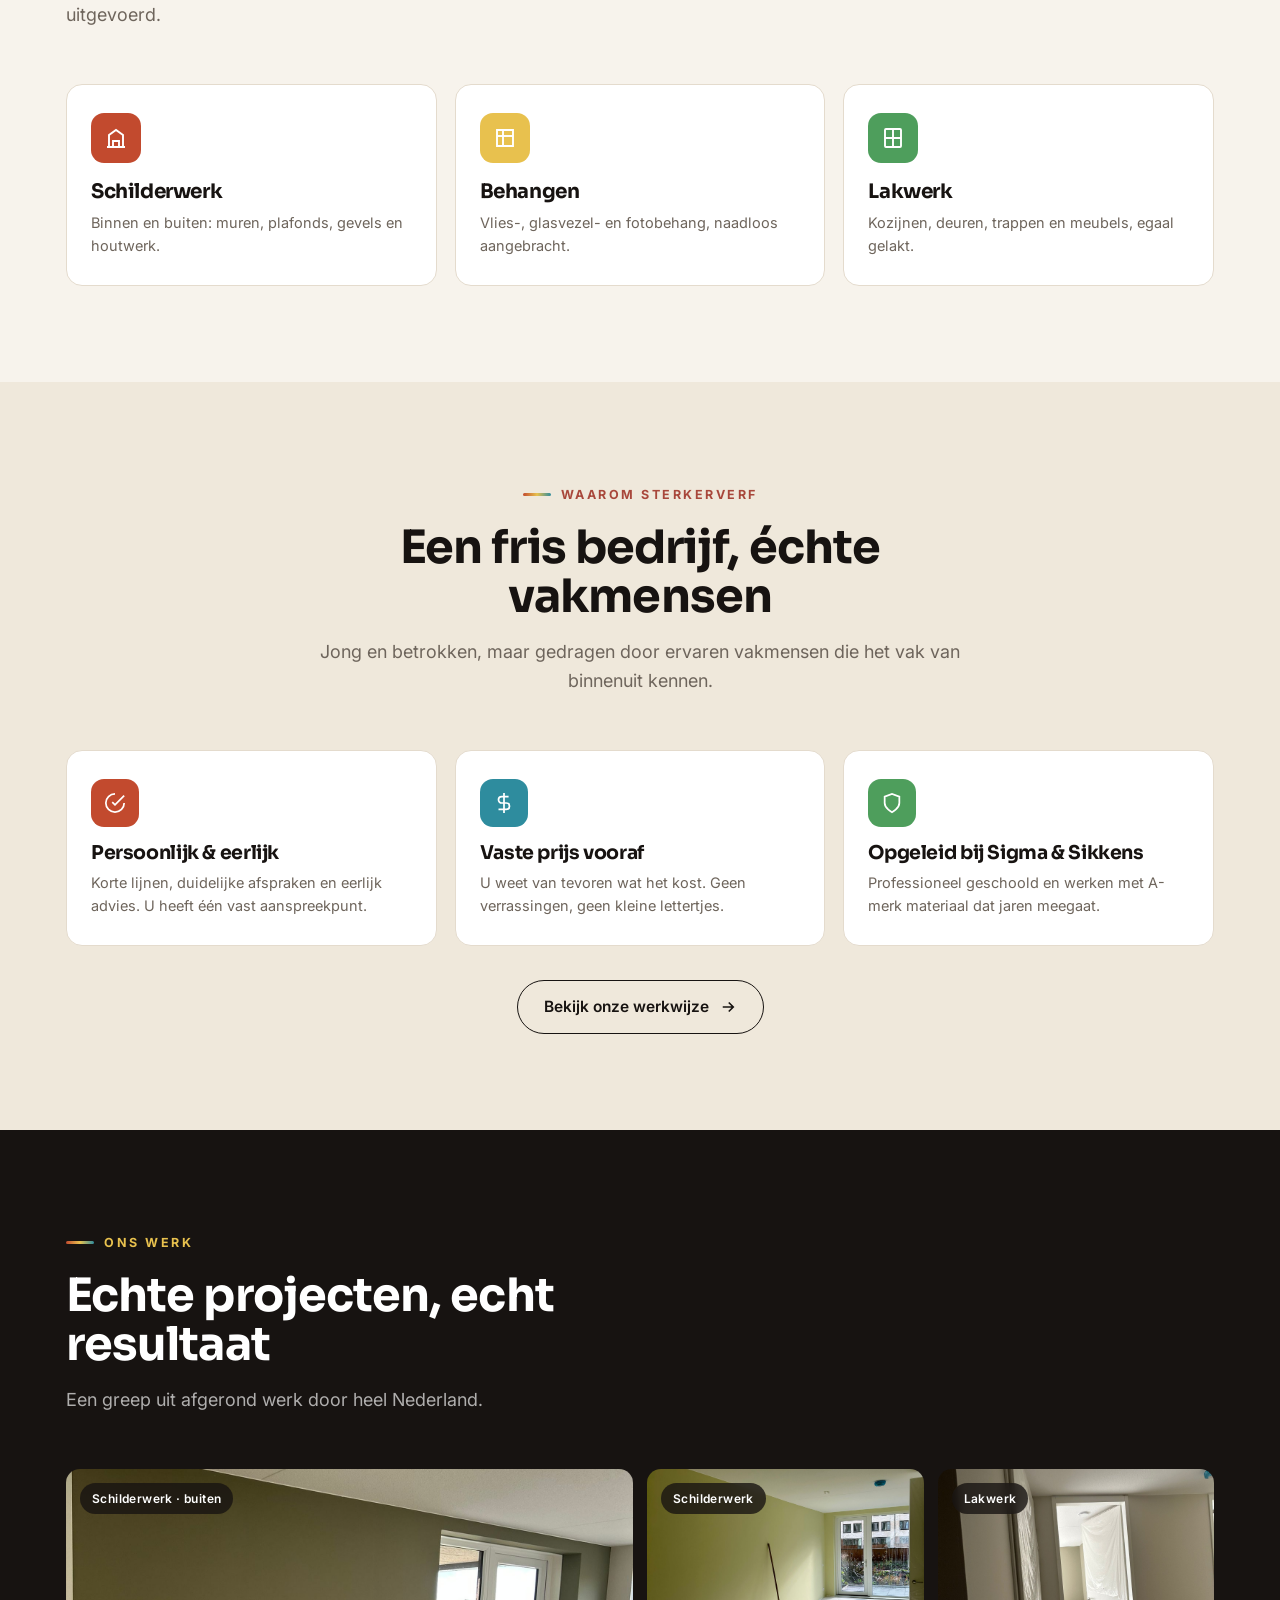
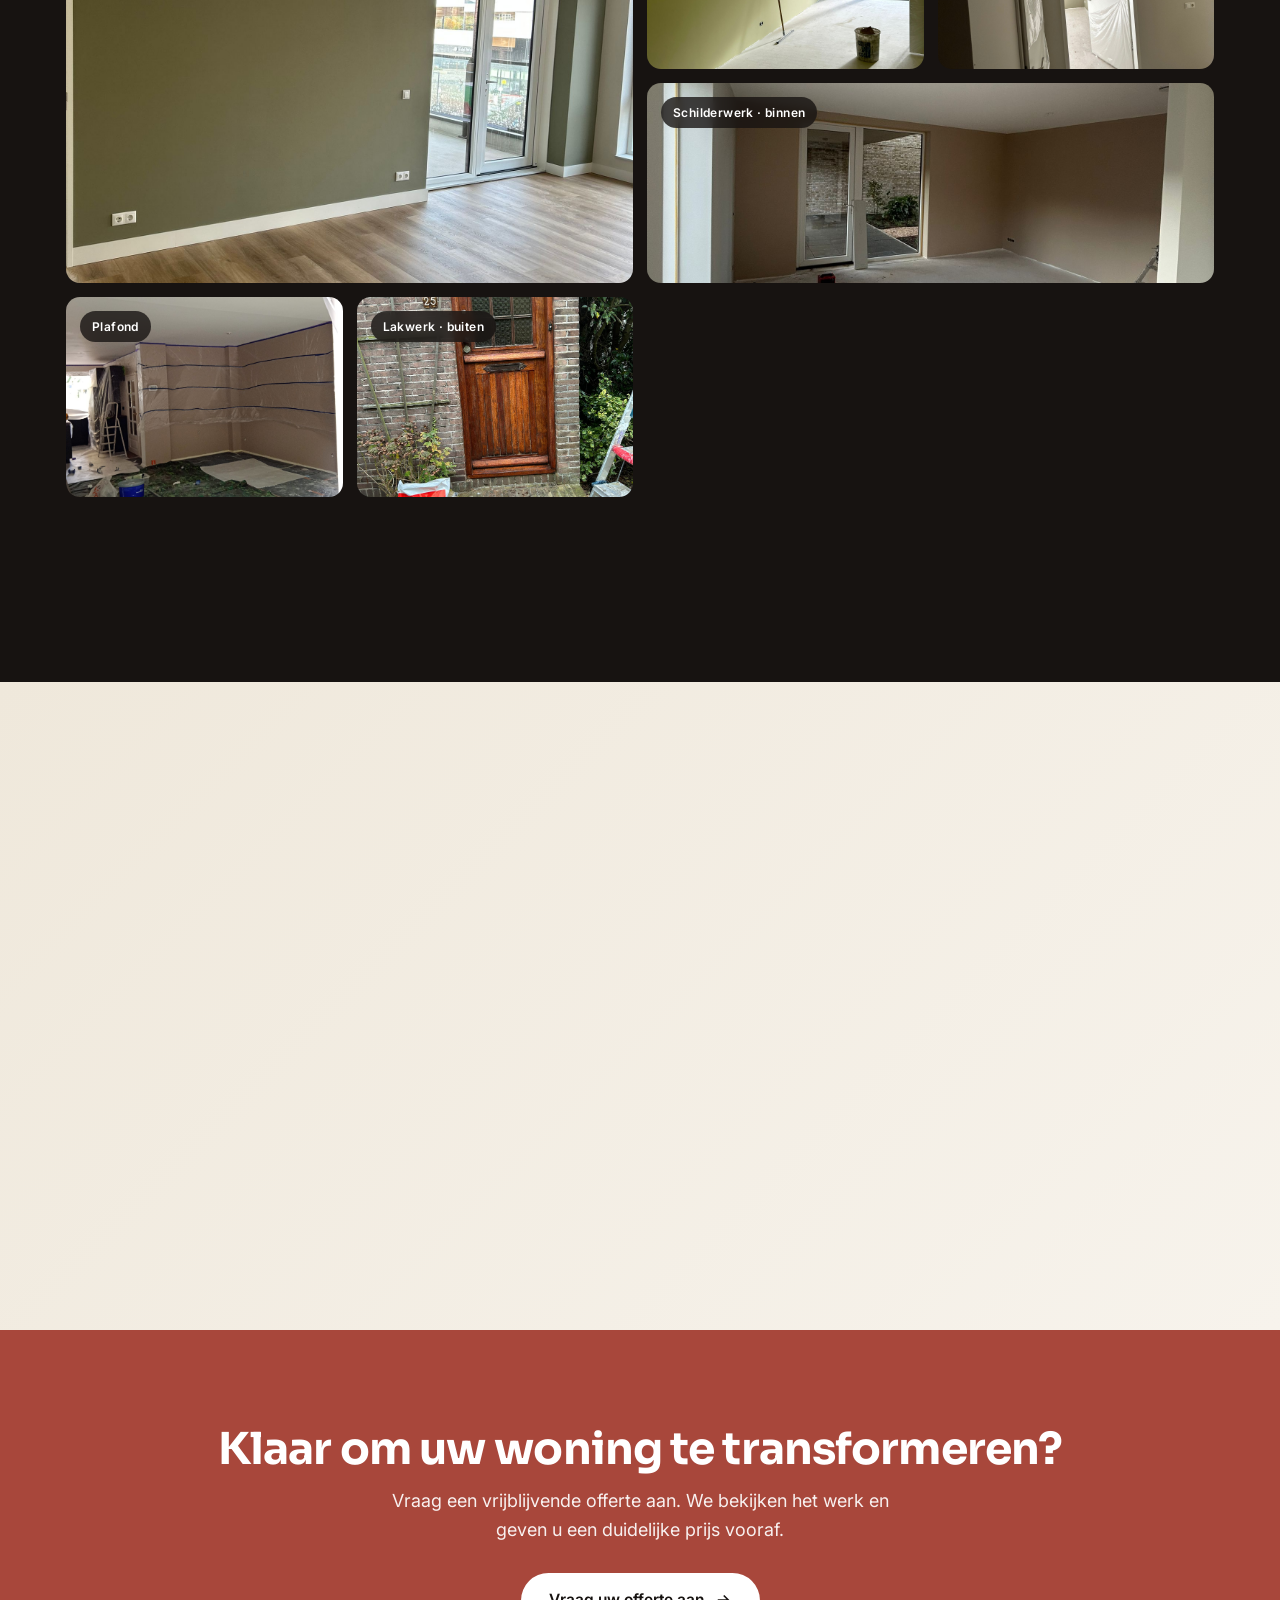
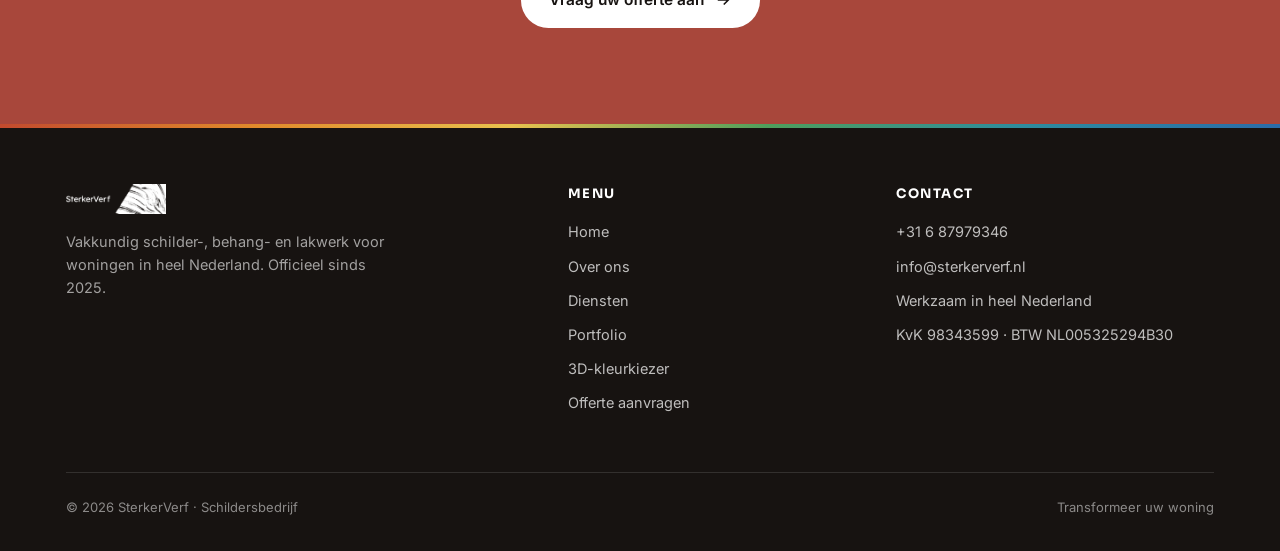
==== commit 04a4ed40: "Add files via upload" ====
--- a/index.html
+++ b/index.html
@@ -104,7 +104,7 @@
 <header class="nav">
   <div class="wrap nav-inner">
     <a href="index.html" class="brand" aria-label="SterkerVerf home">
-      <img src="assets/sterkerverf_logo_transparent.png" alt="SterkerVerf">
+      <img src="sterkerverf_logo_transparent.png" alt="SterkerVerf">
     </a>
     <nav class="nav-links" id="navLinks">
       <a href="index.html">Home</a>
@@ -139,10 +139,10 @@
     </div>
     <div class="hero-visual">
       <div class="hero-photo" id="heroSlides">
-        <img src="assets/green_room_painted_walls.jpeg" class="on" alt="Frisse, strak geschilderde woonkamer">
-        <img src="assets/walls_painted_a_house_badroom_floor.jpeg" alt="Geschilderde slaapkamer">
-        <img src="assets/just_ceiling_painted_by_isolating_walls.jpeg" alt="Strak geschilderd plafond">
-        <img src="assets/A_house_colored_nice_green.jpeg" alt="Buitenschilderwerk woning">
+        <img src="green_room_painted_walls.jpeg" class="on" alt="Frisse, strak geschilderde woonkamer">
+        <img src="walls_painted_a_house_badroom_floor.jpeg" alt="Geschilderde slaapkamer">
+        <img src="just_ceiling_painted_by_isolating_walls.jpeg" alt="Strak geschilderd plafond">
+        <img src="A_house_colored_nice_green.jpeg" alt="Buitenschilderwerk woning">
         <div class="hero-dots" id="heroDots"></div>
       </div>
       <a href="kleurkiezer.html" class="hero-badge">
@@ -262,12 +262,12 @@
       <p>Een greep uit afgerond werk door heel Nederland.</p>
     </div>
     <div class="work-grid">
-      <div class="photo big reveal"><img src="assets/A_house_colored_nice_green.jpeg" alt="Buitenschilderwerk woning"><span class="tag">Schilderwerk · buiten</span></div>
-      <div class="photo reveal"><img src="assets/green_room_painted_walls.jpeg" alt="Frisgroen geschilderde kamer"><span class="tag">Schilderwerk</span></div>
-      <div class="photo reveal"><img src="assets/flat_painted_by_isolatioon_with_material_for_protecting_doors.jpeg" alt="Afgeplakt en geschilderd appartement"><span class="tag">Lakwerk</span></div>
-      <div class="photo wide reveal"><img src="assets/walls_painted_a_house_badroom_floor.jpeg" alt="Geschilderde slaapkamer"><span class="tag">Schilderwerk · binnen</span></div>
-      <div class="photo reveal"><img src="assets/just_ceiling_painted_by_isolating_walls.jpeg" alt="Strak geschilderd plafond"><span class="tag">Plafond</span></div>
-      <div class="photo reveal"><img src="assets/oldgate.jpeg" alt="Gerenoveerd en gelakt hek"><span class="tag">Lakwerk · buiten</span></div>
+      <div class="photo big reveal"><img src="A_house_colored_nice_green.jpeg" alt="Buitenschilderwerk woning"><span class="tag">Schilderwerk · buiten</span></div>
+      <div class="photo reveal"><img src="green_room_painted_walls.jpeg" alt="Frisgroen geschilderde kamer"><span class="tag">Schilderwerk</span></div>
+      <div class="photo reveal"><img src="flat_painted_by_isolatioon_with_material_for_protecting_doors.jpeg" alt="Afgeplakt en geschilderd appartement"><span class="tag">Lakwerk</span></div>
+      <div class="photo wide reveal"><img src="walls_painted_a_house_badroom_floor.jpeg" alt="Geschilderde slaapkamer"><span class="tag">Schilderwerk · binnen</span></div>
+      <div class="photo reveal"><img src="just_ceiling_painted_by_isolating_walls.jpeg" alt="Strak geschilderd plafond"><span class="tag">Plafond</span></div>
+      <div class="photo reveal"><img src="oldgate.jpeg" alt="Gerenoveerd en gelakt hek"><span class="tag">Lakwerk · buiten</span></div>
     </div>
     <div class="work-foot reveal"><a href="portfolio.html" class="btn btn-light">Bekijk al het werk
       <svg width="18" height="18" viewBox="0 0 24 24" fill="none" stroke="currentColor" stroke-width="2.2"><path d="M5 12h14M13 6l6 6-6 6"/></svg></a></div>
@@ -331,7 +331,7 @@
   <div class="wrap">
     <div class="foot-inner">
       <div class="foot-brand">
-        <img src="assets/sterkerverf_logo_transparent.png" alt="SterkerVerf">
+        <img src="sterkerverf_logo_transparent.png" alt="SterkerVerf">
         <p>Vakkundig schilder-, behang- en lakwerk voor woningen in heel Nederland. Officieel sinds 2025.</p>
       </div>
       <div class="foot-col">
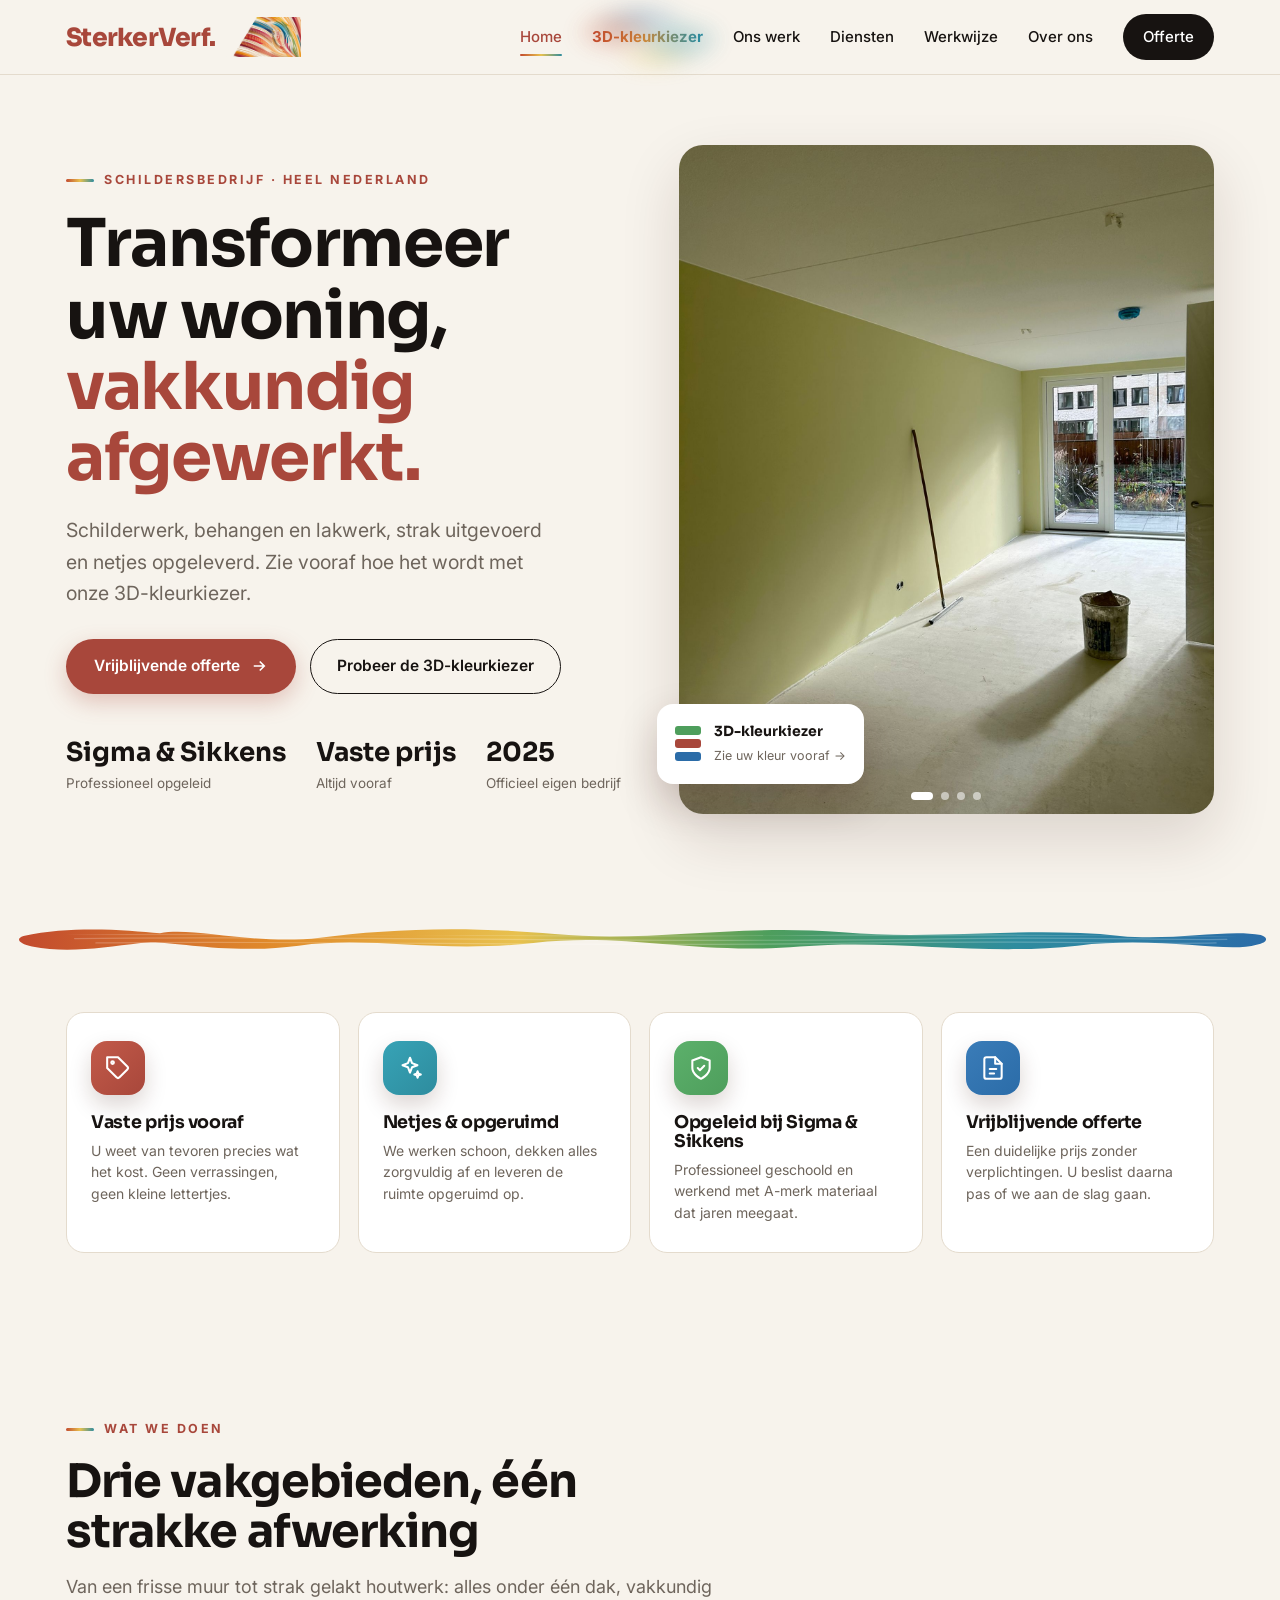
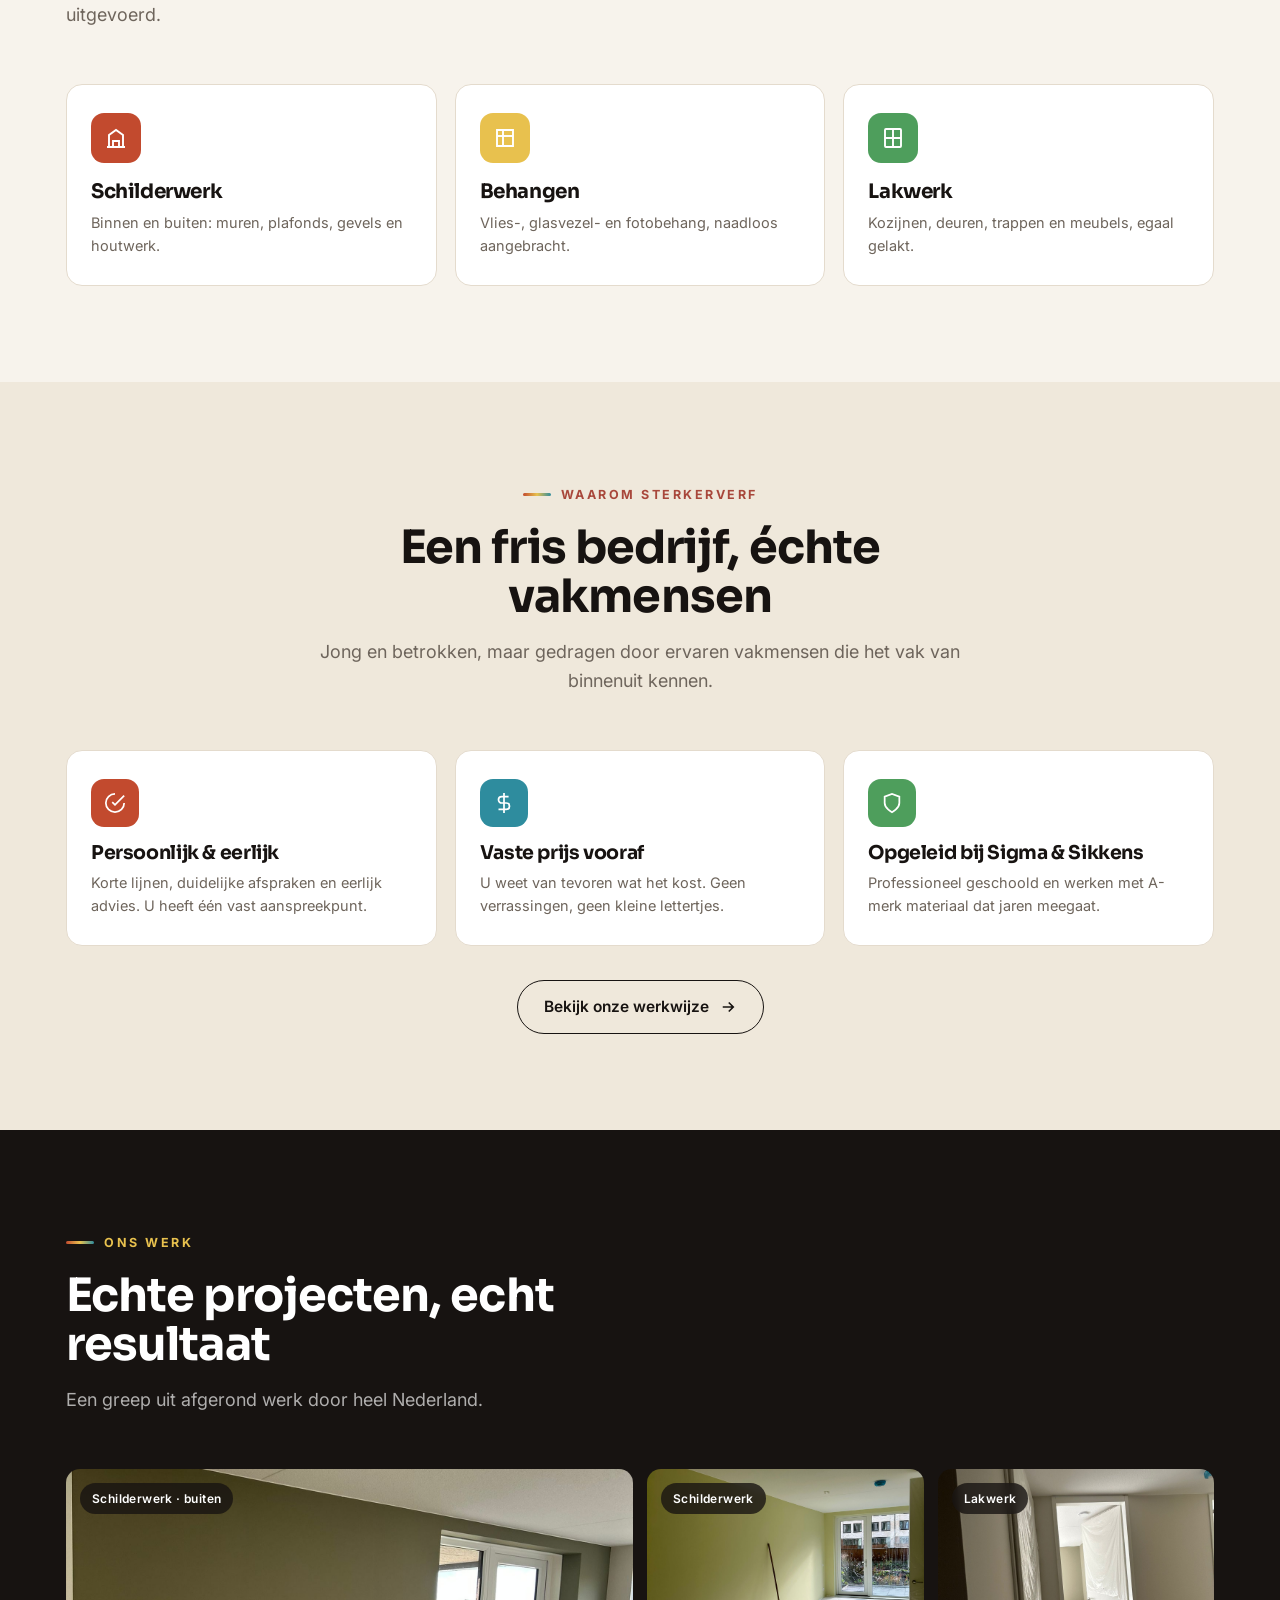
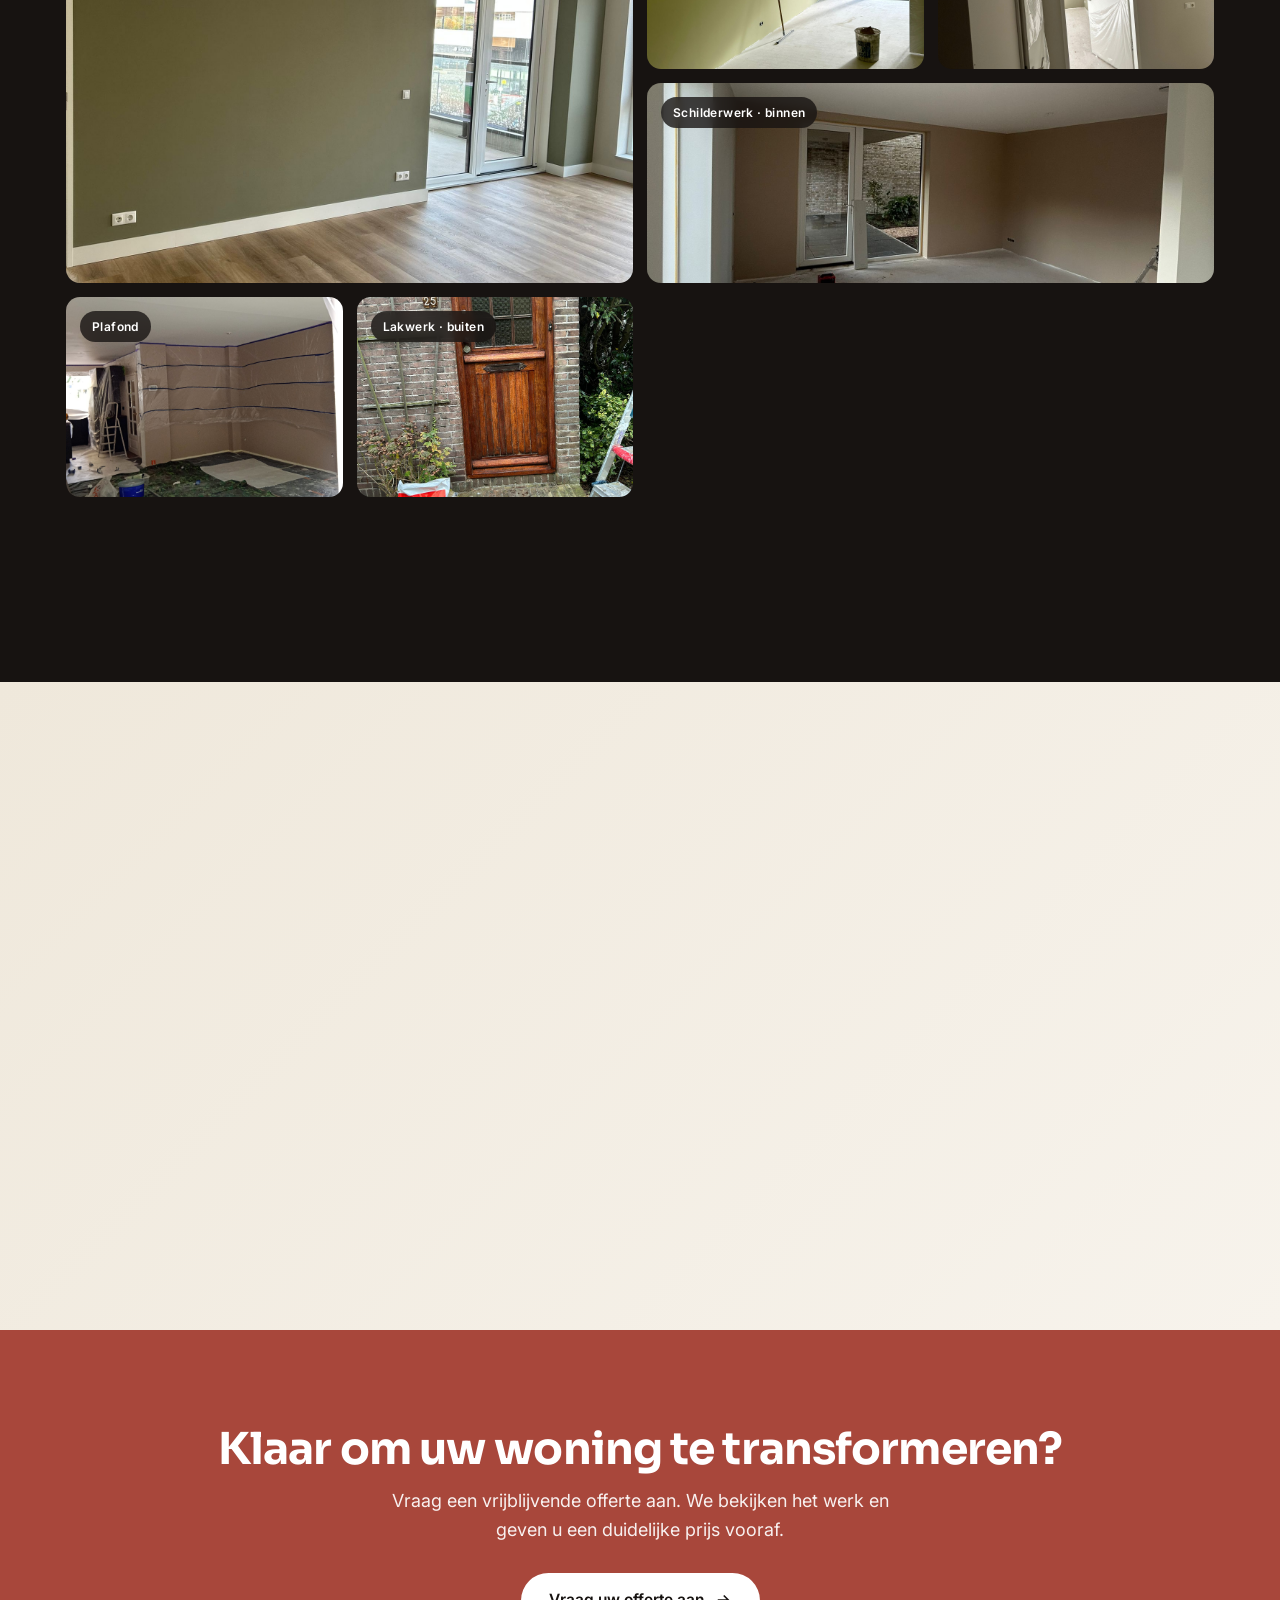
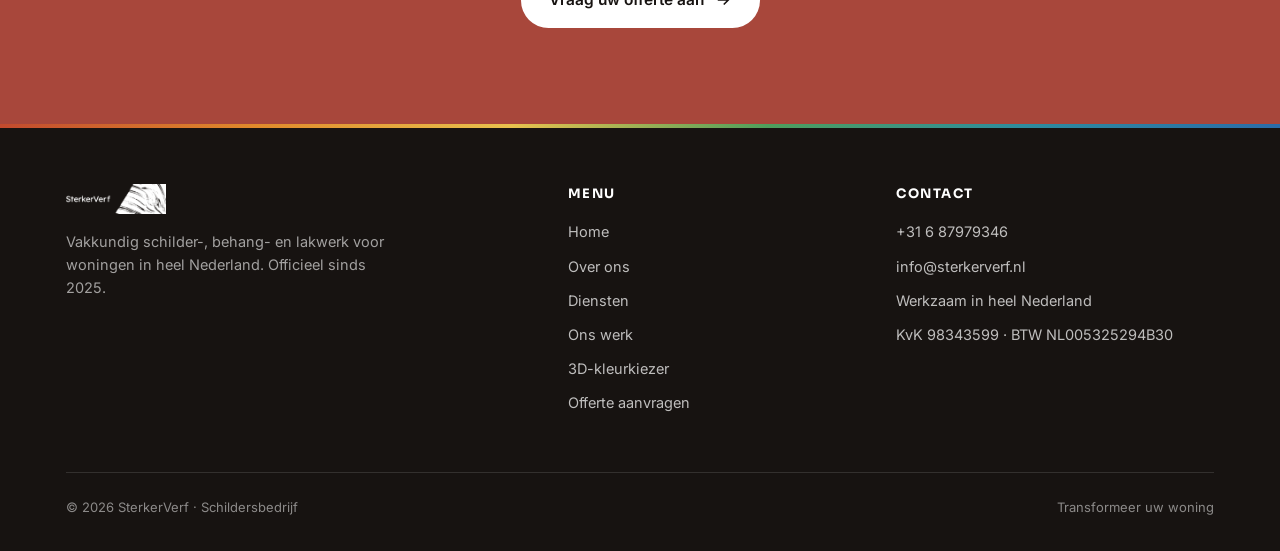
==== commit 557635cf: "Add files via upload" ====
--- a/index.html
+++ b/index.html
@@ -103,16 +103,14 @@
 <!-- NAV -->
 <header class="nav">
   <div class="wrap nav-inner">
-    <a href="index.html" class="brand" aria-label="SterkerVerf home">
-      <img src="sterkerverf_logo_transparent.png" alt="SterkerVerf">
-    </a>
+    <a href="index.html" class="brand" aria-label="SterkerVerf home"><span class="wordmark">SterkerVerf.</span><img class="brand-swirl" src="logo_swirl.png" alt=""></a>
     <nav class="nav-links" id="navLinks">
       <a href="index.html">Home</a>
+      <a href="kleurkiezer.html">3D-kleurkiezer</a>
+      <a href="portfolio.html">Ons werk</a>
+      <a href="diensten.html">Diensten</a>
+      <a href="werkwijze.html">Werkwijze</a>
       <a href="over-ons.html">Over ons</a>
-      <a href="diensten.html">Diensten</a>
-      <a href="portfolio.html">Portfolio</a>
-      <a href="kleurkiezer.html">3D-kleurkiezer</a>
-      <a href="werkwijze.html">Werkwijze</a>
       <a href="offerte.html" class="nav-cta">Offerte</a>
     </nav>
     <button class="nav-toggle" id="navToggle" aria-label="Menu" aria-expanded="false"><span></span><span></span><span></span></button>
@@ -336,7 +334,7 @@
       </div>
       <div class="foot-col">
         <h4>Menu</h4>
-        <a href="index.html">Home</a><a href="over-ons.html">Over ons</a><a href="diensten.html">Diensten</a><a href="portfolio.html">Portfolio</a><a href="kleurkiezer.html">3D-kleurkiezer</a><a href="offerte.html">Offerte aanvragen</a>
+        <a href="index.html">Home</a><a href="over-ons.html">Over ons</a><a href="diensten.html">Diensten</a><a href="portfolio.html">Ons werk</a><a href="kleurkiezer.html">3D-kleurkiezer</a><a href="offerte.html">Offerte aanvragen</a>
       </div>
       <div class="foot-col">
         <h4>Contact</h4>
--- a/styles.css
+++ b/styles.css
@@ -25,8 +25,9 @@
 /* ---------- NAV ---------- */
 header.nav{position:sticky;top:0;z-index:100;background:rgba(247,243,236,.82);backdrop-filter:blur(14px);border-bottom:1px solid var(--line)}
 .nav-inner{display:flex;align-items:center;justify-content:space-between;height:74px;gap:20px}
-.brand{display:flex;align-items:center;gap:10px}
-.brand img{height:30px;width:auto}
+.brand{display:flex;align-items:center;gap:11px}
+.brand .wordmark{font-family:'Sora',sans-serif;font-weight:800;font-size:25px;letter-spacing:-.03em;color:var(--terra);line-height:1;white-space:nowrap}
+.brand .brand-swirl{height:40px;width:auto;display:block}
 .nav-links{display:flex;align-items:center;gap:30px}
 .nav-links a{font-size:15px;font-weight:500;color:var(--ink);transition:color .2s;position:relative}
 .nav-links a:hover{color:var(--terra)}
@@ -73,8 +74,16 @@
 }
 .nav-links a[href="kleurkiezer.html"]:hover::before{opacity:.95;animation-duration:3.5s}
 @media(max-width:860px){
-  .nav-links a[href="kleurkiezer.html"]::before{height:160%;width:60%}
+  .nav-links a[href="kleurkiezer.html"]{overflow:hidden}
+  .nav-links a[href="kleurkiezer.html"]::before{
+    left:0;top:0;width:100%;height:100%;transform:none;border-radius:0;
+    background:linear-gradient(90deg,
+      rgba(194,74,46,.20),rgba(224,138,43,.18),rgba(232,193,78,.16),
+      rgba(78,158,92,.16),rgba(46,140,158,.18),rgba(43,108,168,.20));
+    filter:blur(9px);opacity:.5;animation:kkNevelMob 8s ease-in-out infinite;
+  }
 }
+@keyframes kkNevelMob{0%,100%{opacity:.36}50%{opacity:.55}}
 
 /* ---------- BUTTONS ---------- */
 .btn{display:inline-flex;align-items:center;gap:10px;font-family:inherit;font-weight:600;font-size:15.5px;padding:15px 28px;border-radius:32px;cursor:pointer;border:none;transition:transform .2s,background .2s,box-shadow .2s}
@@ -119,6 +128,13 @@
 .foot-bottom{border-top:1px solid var(--line-dark);margin-top:46px;padding-top:24px;display:flex;justify-content:space-between;flex-wrap:wrap;gap:10px;font-size:13px;color:rgba(255,255,255,.5)}
 @media(max-width:760px){.foot-inner{grid-template-columns:1fr;gap:30px}}
 
+/* ---------- MOBIEL: minder witruimte tussen secties ---------- */
+@media(max-width:860px){
+  section{padding:56px 0}
+  .sec-head{margin-bottom:30px}
+  .phero{padding:46px 0 8px}
+}
+
 /* ---------- REVEAL ---------- */
 .reveal{opacity:0;transform:translateY(24px);transition:opacity .7s ease,transform .7s ease}
 .reveal.in{opacity:1;transform:none}
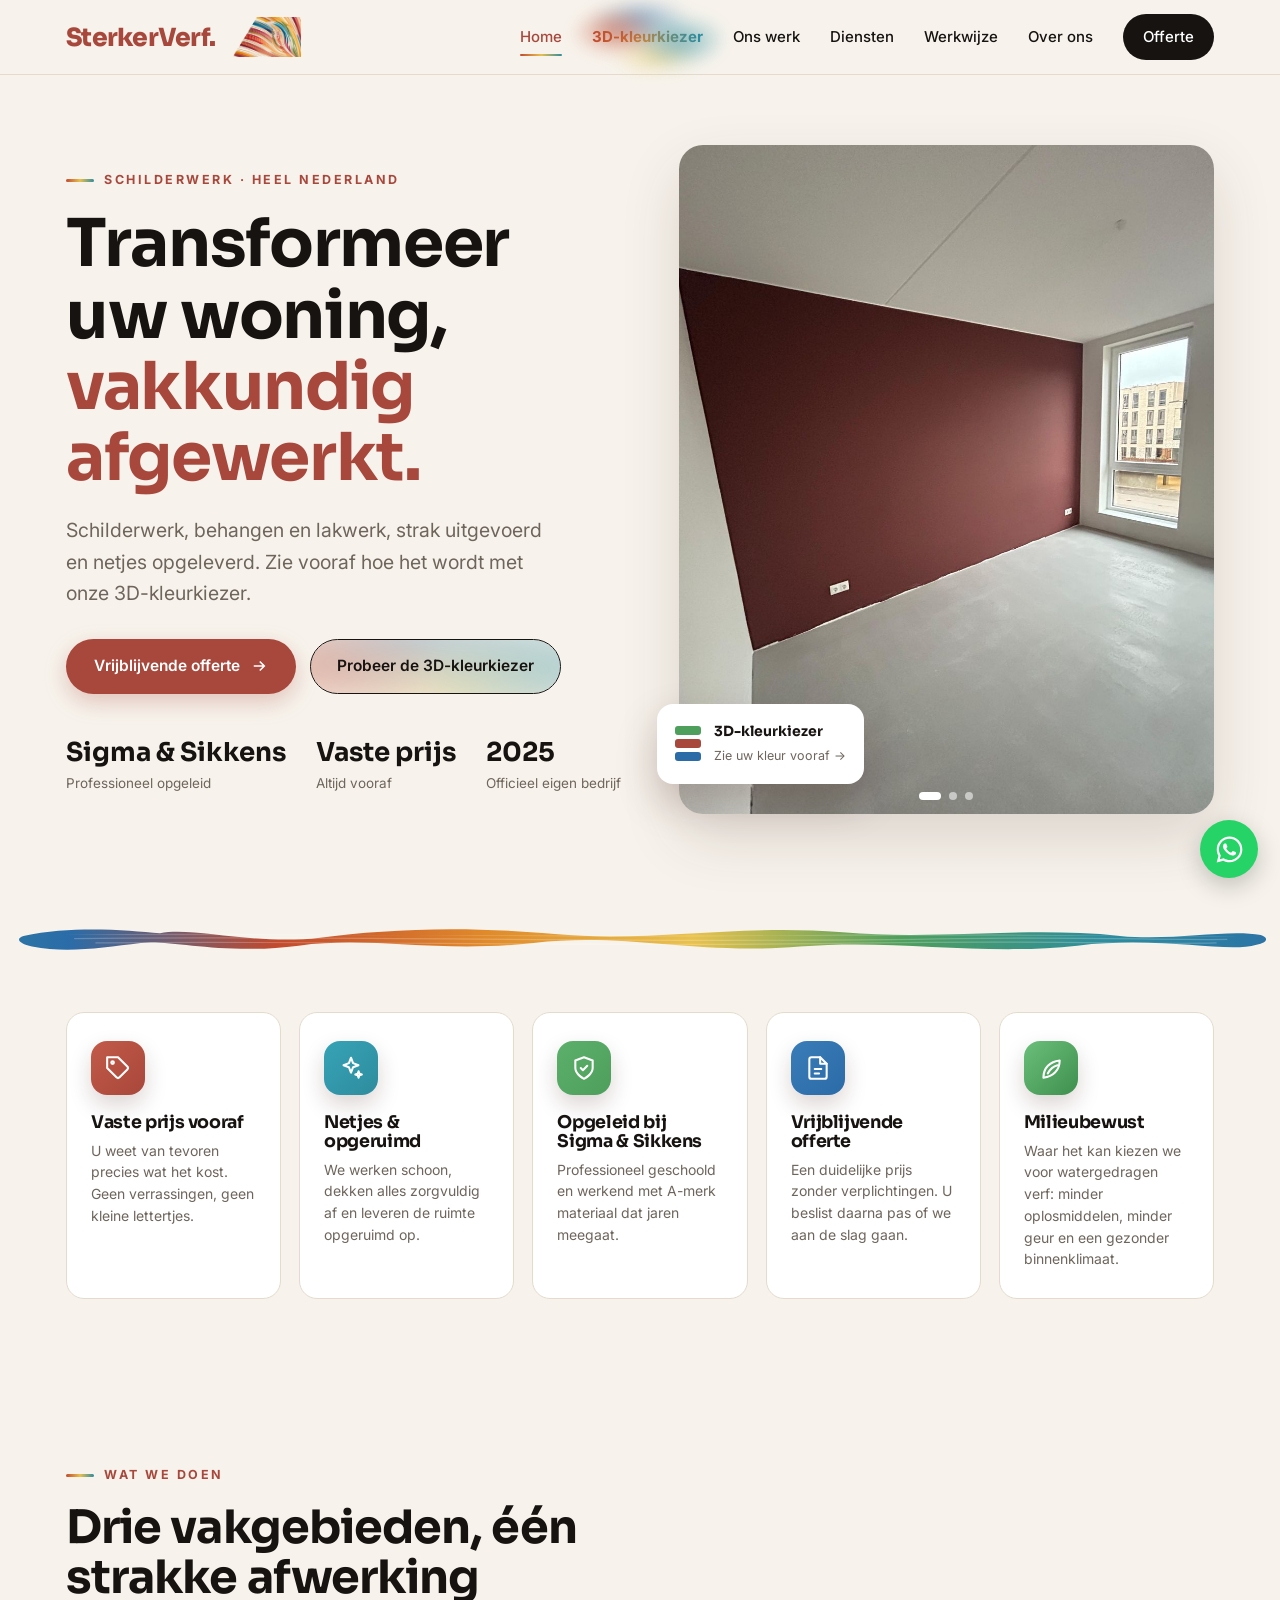
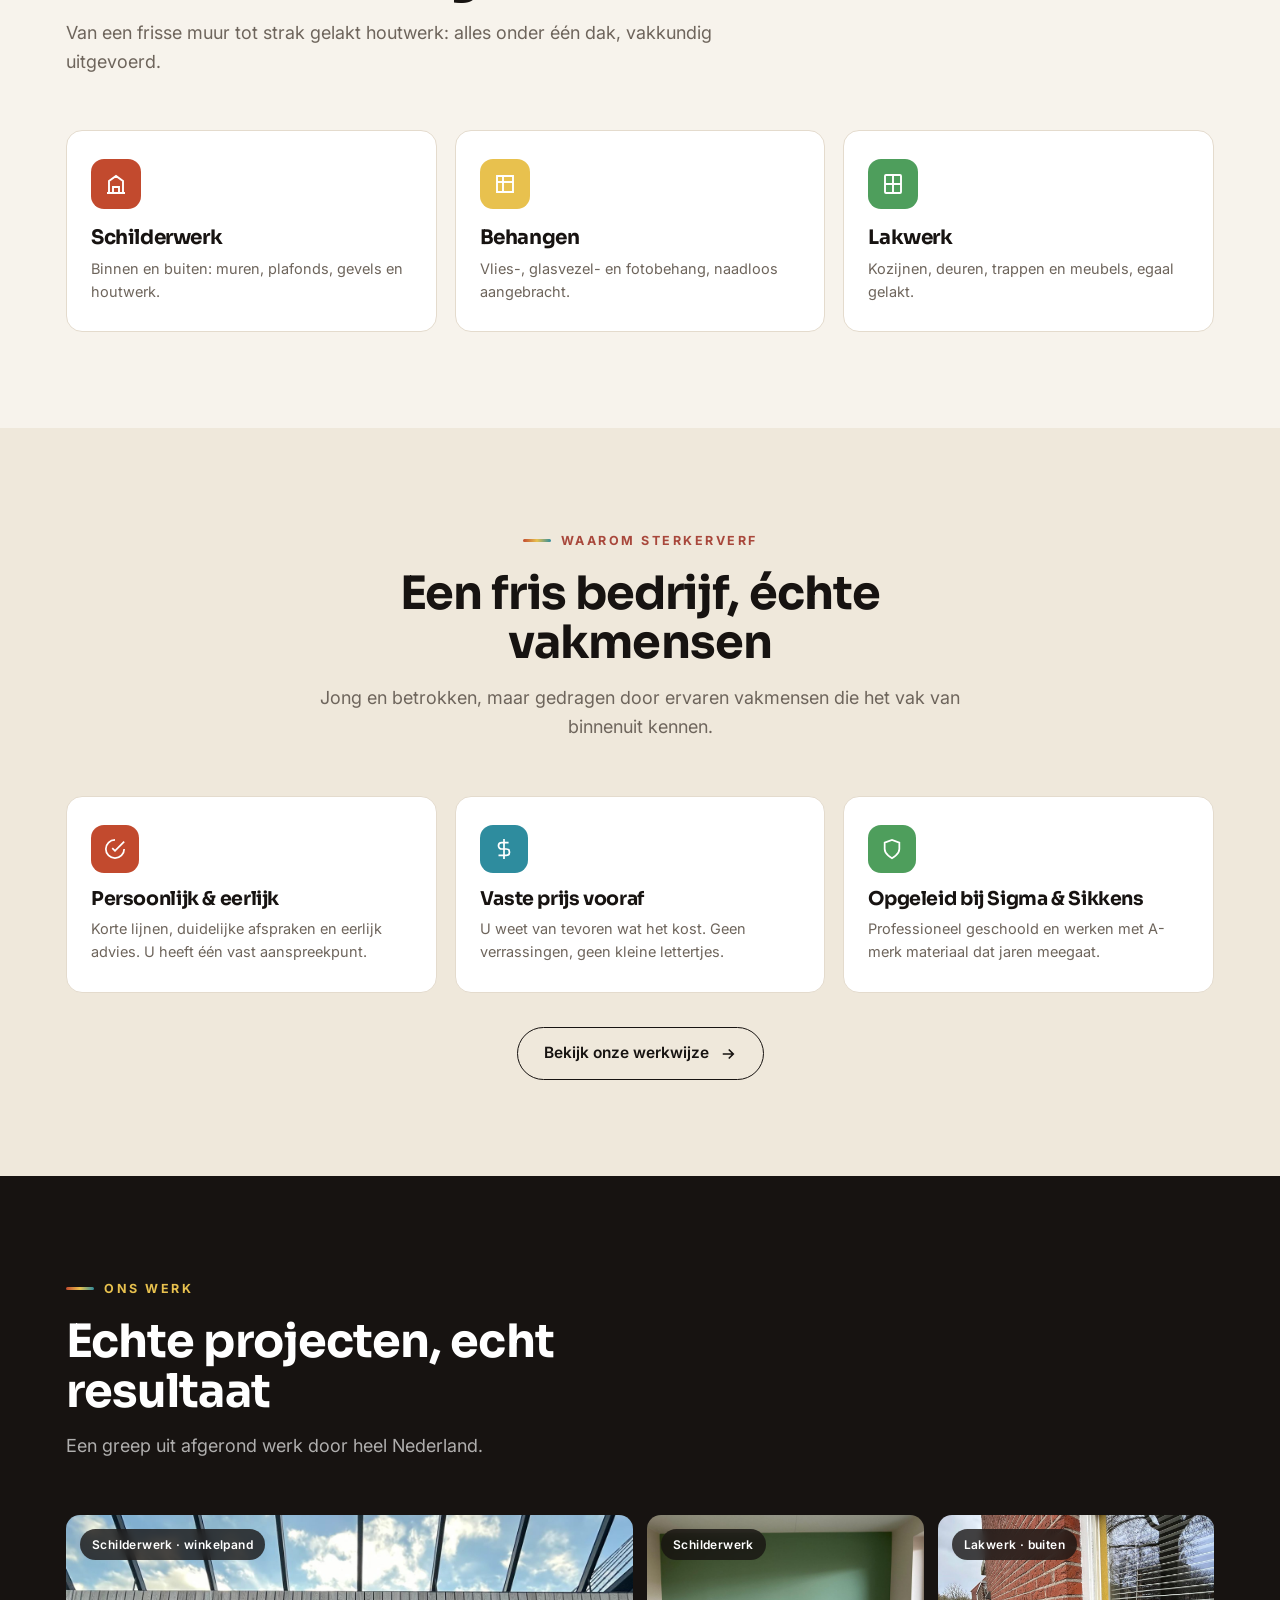
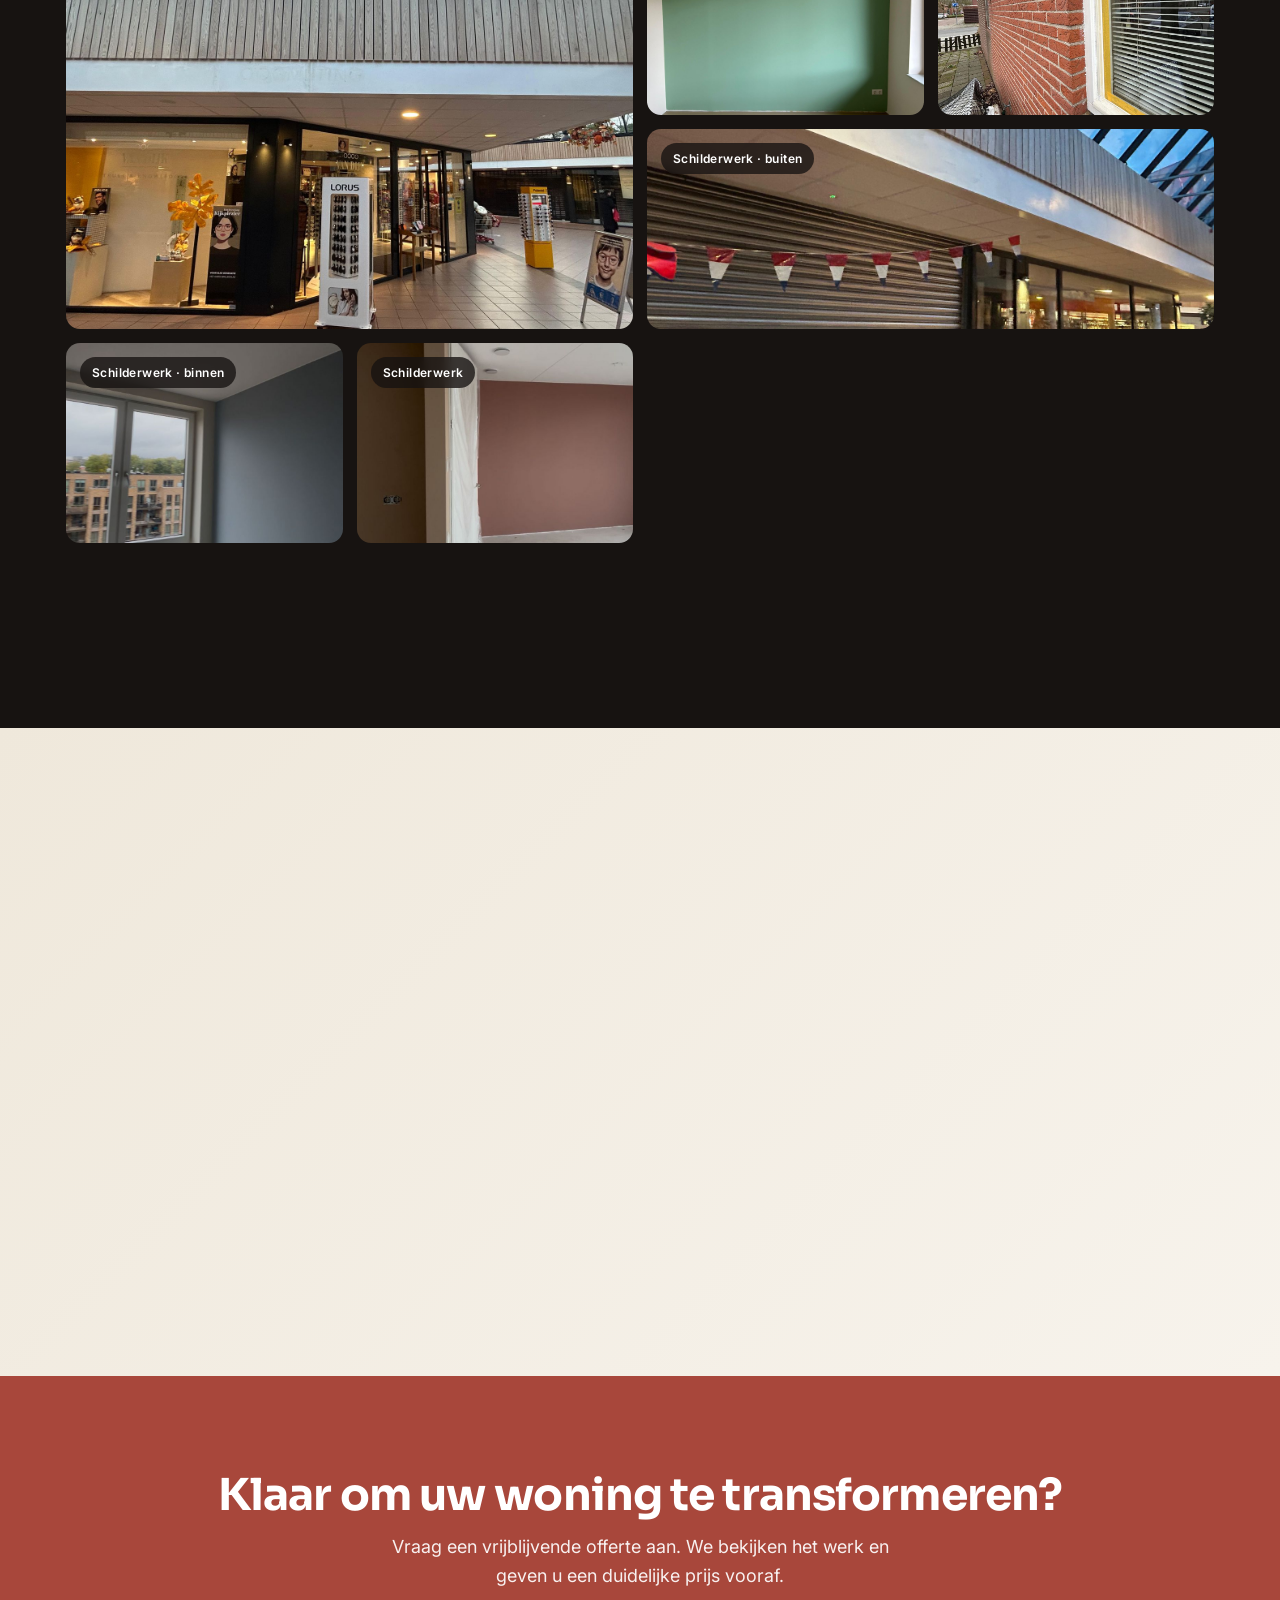
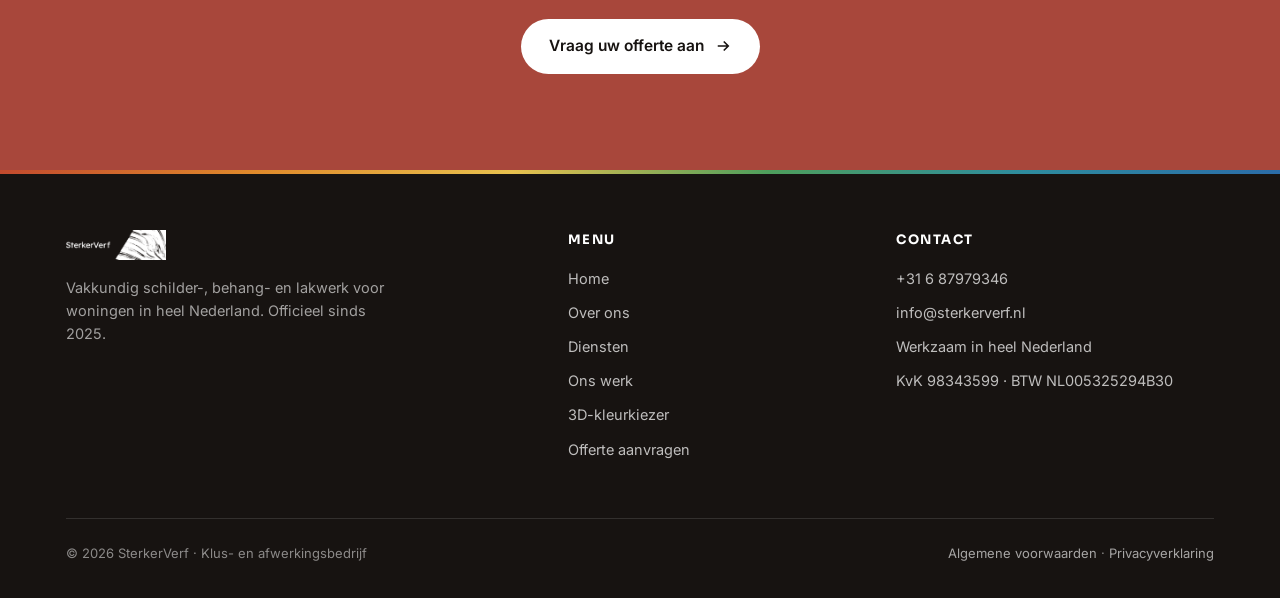
==== commit 71323eab: "Add files via upload" ====
--- a/index.html
+++ b/index.html
@@ -37,11 +37,13 @@
 
   /* BRUSHSTROKE DIVIDER (huisstijl-handtekening) */
   .brush-divide{line-height:0;margin:6px 0 -8px;position:relative}
-  .brush-divide svg{display:block;width:100%;height:clamp(40px,5vw,62px)}
+  .brush-divide svg{display:block;width:100%;height:clamp(40px,5vw,62px);transform-origin:center;animation:brushWave 6s ease-in-out infinite}
+  @keyframes brushWave{0%,100%{transform:translateY(0) scaleY(1)}25%{transform:translateY(-3px) scaleY(1.1)}50%{transform:translateY(3px) scaleY(.92)}75%{transform:translateY(-1px) scaleY(1.05)}}
+  @media(prefers-reduced-motion:reduce){.brush-divide svg{animation:none}}
 
   /* USP ICON CARDS */
   .usp{background:var(--cream);padding:54px 0 64px}
-  .usp-grid{display:grid;grid-template-columns:repeat(4,1fr);gap:18px}
+  .usp-grid{display:grid;grid-template-columns:repeat(auto-fit,minmax(208px,1fr));gap:18px}
   .uspc{background:#fff;border:1px solid var(--line);border-radius:18px;padding:28px 24px;transition:transform .25s,box-shadow .25s}
   .uspc:hover{transform:translateY(-6px);box-shadow:var(--shadow)}
   .uspc .badge{width:54px;height:54px;border-radius:16px;display:flex;align-items:center;justify-content:center;color:#fff;margin-bottom:18px;box-shadow:0 10px 22px rgba(60,20,12,.18)}
@@ -121,13 +123,13 @@
 <section class="hero">
   <div class="wrap hero-grid">
     <div>
-      <span class="eyebrow">Schildersbedrijf · heel Nederland</span>
+      <span class="eyebrow">Schilderwerk · heel Nederland</span>
       <h1>Transformeer uw woning, <span class="em">vakkundig afgewerkt.</span></h1>
       <p class="hero-lead">Schilderwerk, behangen en lakwerk, strak uitgevoerd en netjes opgeleverd. Zie vooraf hoe het wordt met onze 3D-kleurkiezer.</p>
       <div class="hero-actions">
         <a href="offerte.html" class="btn btn-primary">Vrijblijvende offerte
           <svg width="18" height="18" viewBox="0 0 24 24" fill="none" stroke="currentColor" stroke-width="2.2"><path d="M5 12h14M13 6l6 6-6 6"/></svg></a>
-        <a href="kleurkiezer.html" class="btn btn-ghost">Probeer de 3D-kleurkiezer</a>
+        <a href="kleurkiezer.html" class="btn btn-ghost kk-glow">Probeer de 3D-kleurkiezer</a>
       </div>
       <div class="hero-meta">
         <div><div class="hm-num">Sigma &amp; Sikkens</div><div class="hm-lbl">Professioneel opgeleid</div></div>
@@ -137,10 +139,9 @@
     </div>
     <div class="hero-visual">
       <div class="hero-photo" id="heroSlides">
-        <img src="green_room_painted_walls.jpeg" class="on" alt="Frisse, strak geschilderde woonkamer">
-        <img src="walls_painted_a_house_badroom_floor.jpeg" alt="Geschilderde slaapkamer">
-        <img src="just_ceiling_painted_by_isolating_walls.jpeg" alt="Strak geschilderd plafond">
-        <img src="A_house_colored_nice_green.jpeg" alt="Buitenschilderwerk woning">
+        <img src="accent-wijnrood.jpg" class="on" alt="Woonkamer met warme wijnrode accentmuur">
+        <img src="woonkamer-taupe.jpg" alt="Woonkamer in warme taupe geschilderd">
+        <img src="hal-wit.jpg" alt="Strak wit geschilderde hal met deuren en kozijnen">
         <div class="hero-dots" id="heroDots"></div>
       </div>
       <a href="kleurkiezer.html" class="hero-badge">
@@ -155,10 +156,12 @@
 <div class="brush-divide" aria-hidden="true">
   <svg viewBox="0 0 1200 70" preserveAspectRatio="none" xmlns="http://www.w3.org/2000/svg">
     <defs>
-      <linearGradient id="brushGrad" x1="0" y1="0" x2="1" y2="0">
-        <stop offset="0" stop-color="#C24A2E"/><stop offset=".2" stop-color="#E08A2B"/>
-        <stop offset=".4" stop-color="#E8C14E"/><stop offset=".6" stop-color="#4E9E5C"/>
-        <stop offset=".8" stop-color="#2E8C9E"/><stop offset="1" stop-color="#2B6CA8"/>
+      <linearGradient id="brushGrad" x1="0" y1="0" x2="1" y2="0" spreadMethod="repeat" gradientUnits="objectBoundingBox">
+        <stop offset="0" stop-color="#C24A2E"/><stop offset=".167" stop-color="#E08A2B"/>
+        <stop offset=".333" stop-color="#E8C14E"/><stop offset=".5" stop-color="#4E9E5C"/>
+        <stop offset=".667" stop-color="#2E8C9E"/><stop offset=".833" stop-color="#2B6CA8"/>
+        <stop offset="1" stop-color="#C24A2E"/>
+        <animateTransform attributeName="gradientTransform" type="translate" from="0 0" to="1 0" dur="9s" repeatCount="indefinite"/>
       </linearGradient>
     </defs>
     <!-- kwaststreek met gerafelde uiteinden -->
@@ -202,6 +205,13 @@
       </div>
       <h3>Vrijblijvende offerte</h3>
       <p>Een duidelijke prijs zonder verplichtingen. U beslist daarna pas of we aan de slag gaan.</p>
+    </div>
+    <div class="uspc reveal">
+      <div class="badge" style="background:linear-gradient(135deg,#6bbf7a,#3f8f4e)">
+        <svg width="26" height="26" viewBox="0 0 24 24" fill="none" stroke="currentColor" stroke-width="1.9" stroke-linecap="round" stroke-linejoin="round"><path d="M5 21c0-9 6-15 15-16 0 9-6 15-15 16z"/><path d="M9 17c2.5-4.5 5.5-6.5 9-7.5"/></svg>
+      </div>
+      <h3>Milieubewust</h3>
+      <p>Waar het kan kiezen we voor watergedragen verf: minder oplosmiddelen, minder geur en een gezonder binnenklimaat.</p>
     </div>
   </div>
 </section>
@@ -260,12 +270,12 @@
       <p>Een greep uit afgerond werk door heel Nederland.</p>
     </div>
     <div class="work-grid">
-      <div class="photo big reveal"><img src="A_house_colored_nice_green.jpeg" alt="Buitenschilderwerk woning"><span class="tag">Schilderwerk · buiten</span></div>
-      <div class="photo reveal"><img src="green_room_painted_walls.jpeg" alt="Frisgroen geschilderde kamer"><span class="tag">Schilderwerk</span></div>
-      <div class="photo reveal"><img src="flat_painted_by_isolatioon_with_material_for_protecting_doors.jpeg" alt="Afgeplakt en geschilderd appartement"><span class="tag">Lakwerk</span></div>
-      <div class="photo wide reveal"><img src="walls_painted_a_house_badroom_floor.jpeg" alt="Geschilderde slaapkamer"><span class="tag">Schilderwerk · binnen</span></div>
-      <div class="photo reveal"><img src="just_ceiling_painted_by_isolating_walls.jpeg" alt="Strak geschilderd plafond"><span class="tag">Plafond</span></div>
-      <div class="photo reveal"><img src="oldgate.jpeg" alt="Gerenoveerd en gelakt hek"><span class="tag">Lakwerk · buiten</span></div>
+      <div class="photo big reveal"><img src="winkelpassage.jpg" alt="Schilderwerk in een winkelpassage"><span class="tag">Schilderwerk · winkelpand</span></div>
+      <div class="photo reveal"><img src="accent-groen.jpg" alt="Groene accentmuur"><span class="tag">Schilderwerk</span></div>
+      <div class="photo reveal"><img src="kozijn-oker.jpg" alt="Houten buitenkozijn gelakt"><span class="tag">Lakwerk · buiten</span></div>
+      <div class="photo wide reveal"><img src="winkelpui.jpg" alt="Buitenschilderwerk aan een winkelpui"><span class="tag">Schilderwerk · buiten</span></div>
+      <div class="photo reveal"><img src="kamer-grijs.jpg" alt="Kamer in grijstint geschilderd"><span class="tag">Schilderwerk · binnen</span></div>
+      <div class="photo reveal"><img src="accent-oudroze.jpg" alt="Accentmuur in oud-roze"><span class="tag">Schilderwerk</span></div>
     </div>
     <div class="work-foot reveal"><a href="portfolio.html" class="btn btn-light">Bekijk al het werk
       <svg width="18" height="18" viewBox="0 0 24 24" fill="none" stroke="currentColor" stroke-width="2.2"><path d="M5 12h14M13 6l6 6-6 6"/></svg></a></div>
@@ -284,7 +294,7 @@
         <li><svg width="20" height="20" viewBox="0 0 24 24" fill="none" stroke="currentColor" stroke-width="2.4"><path d="M20 6L9 17l-5-5"/></svg>Knop voor een gemeubelde kamer</li>
         <li><svg width="20" height="20" viewBox="0 0 24 24" fill="none" stroke="currentColor" stroke-width="2.4"><path d="M20 6L9 17l-5-5"/></svg>Neem uw favoriete kleuren mee in uw offerte</li>
       </ul>
-      <a href="kleurkiezer.html" class="btn btn-dark">Open de 3D-kleurkiezer
+      <a href="kleurkiezer.html" class="btn btn-dark kk-glow">Open de 3D-kleurkiezer
         <svg width="18" height="18" viewBox="0 0 24 24" fill="none" stroke="currentColor" stroke-width="2.2"><path d="M5 12h14M13 6l6 6-6 6"/></svg></a>
     </div>
     <div class="tool-card reveal">
@@ -345,8 +355,8 @@
       </div>
     </div>
     <div class="foot-bottom">
-      <span>© <span data-year></span> SterkerVerf · Schildersbedrijf</span>
-      <span>Transformeer uw woning</span>
+      <span>© <span data-year></span> SterkerVerf · Klus- en afwerkingsbedrijf</span>
+      <span class="foot-legal"><a href="voorwaarden.html">Algemene voorwaarden</a> · <a href="privacy.html">Privacyverklaring</a></span>
     </div>
   </div>
 </footer>
--- a/styles.css
+++ b/styles.css
@@ -61,16 +61,16 @@
   content:"";position:absolute;z-index:-1;pointer-events:none;
   left:50%;top:50%;width:135%;height:280%;transform:translate(-50%,-50%);
   background:
-    radial-gradient(42% 52% at 28% 42%, rgba(194,74,46,.55), transparent 72%),
-    radial-gradient(46% 56% at 72% 56%, rgba(46,140,158,.55), transparent 72%),
-    radial-gradient(40% 50% at 56% 78%, rgba(232,193,78,.50), transparent 72%),
-    radial-gradient(46% 56% at 44% 24%, rgba(43,108,168,.48), transparent 72%);
-  filter:blur(9px);opacity:.6;border-radius:50%;
+    radial-gradient(42% 52% at 28% 42%, rgba(194,74,46,.85), transparent 72%),
+    radial-gradient(46% 56% at 72% 56%, rgba(46,140,158,.85), transparent 72%),
+    radial-gradient(40% 50% at 56% 78%, rgba(232,193,78,.72), transparent 72%),
+    radial-gradient(46% 56% at 44% 24%, rgba(43,108,168,.78), transparent 72%);
+  filter:blur(8px);opacity:.7;border-radius:50%;
   animation:kkNevel 7.5s ease-in-out infinite;
 }
 @keyframes kkNevel{
-  0%,100%{opacity:.5;transform:translate(-50%,-50%) rotate(0deg) scale(1)}
-  50%{opacity:.9;transform:translate(-50%,-50%) rotate(10deg) scale(1.1)}
+  0%,100%{opacity:.68;transform:translate(-50%,-50%) rotate(0deg) scale(1)}
+  50%{opacity:1;transform:translate(-50%,-50%) rotate(10deg) scale(1.12)}
 }
 .nav-links a[href="kleurkiezer.html"]:hover::before{opacity:.95;animation-duration:3.5s}
 @media(max-width:860px){
@@ -84,6 +84,24 @@
   }
 }
 @keyframes kkNevelMob{0%,100%{opacity:.36}50%{opacity:.55}}
+
+/* 3D-knop met nevel-glow (Home) — ingetogen */
+.kk-glow{position:relative;isolation:isolate;overflow:hidden}
+.kk-glow::before{content:"";position:absolute;z-index:-1;left:50%;top:50%;width:165%;height:270%;transform:translate(-50%,-50%);
+  background:
+    radial-gradient(44% 62% at 22% 50%, rgba(194,74,46,.6), transparent 70%),
+    radial-gradient(48% 66% at 78% 50%, rgba(46,140,158,.6), transparent 70%),
+    radial-gradient(44% 60% at 55% 66%, rgba(232,193,78,.5), transparent 70%),
+    radial-gradient(48% 62% at 45% 34%, rgba(43,108,168,.52), transparent 70%);
+  filter:blur(13px);opacity:.6;border-radius:50%;animation:kkNevelSoft 8s ease-in-out infinite;pointer-events:none}
+.kk-glow:hover::before{opacity:.8;animation-duration:5s}
+@keyframes kkNevelSoft{
+  0%,100%{opacity:.5;transform:translate(-50%,-50%) rotate(0deg) scale(1)}
+  50%{opacity:.72;transform:translate(-50%,-50%) rotate(5deg) scale(1.05)}
+}
+@media(prefers-reduced-motion:reduce){
+  .kk-glow::before,.nav-links a[href="kleurkiezer.html"]::before{animation:none}
+}
 
 /* ---------- BUTTONS ---------- */
 .btn{display:inline-flex;align-items:center;gap:10px;font-family:inherit;font-weight:600;font-size:15.5px;padding:15px 28px;border-radius:32px;cursor:pointer;border:none;transition:transform .2s,background .2s,box-shadow .2s}
@@ -126,6 +144,17 @@
 .foot-col a,.foot-col .fv{display:block;font-size:14.5px;color:rgba(255,255,255,.72);margin-bottom:11px;transition:color .2s}
 .foot-col a:hover{color:#fff}
 .foot-bottom{border-top:1px solid var(--line-dark);margin-top:46px;padding-top:24px;display:flex;justify-content:space-between;flex-wrap:wrap;gap:10px;font-size:13px;color:rgba(255,255,255,.5)}
+.foot-legal a{color:rgba(255,255,255,.62);text-decoration:none;transition:color .2s}
+.foot-legal a:hover{color:#fff}
+/* WhatsApp zweefknop (geinjecteerd via main.js, op elke pagina) */
+.wa-fab{position:fixed;right:22px;bottom:22px;z-index:250;display:flex;align-items:center;gap:0;height:58px;padding:0;border-radius:32px;background:#25D366;color:#fff;box-shadow:0 8px 24px rgba(0,0,0,.22);overflow:hidden;transition:transform .18s,box-shadow .18s,padding .22s}
+.wa-fab .wa-ic{width:58px;height:58px;flex:none;display:flex;align-items:center;justify-content:center}
+.wa-fab .wa-ic svg{width:31px;height:31px}
+.wa-fab .wa-txt{max-width:0;white-space:nowrap;font-family:'Sora',sans-serif;font-weight:600;font-size:15px;opacity:0;transition:max-width .25s,opacity .2s,padding .25s;overflow:hidden}
+.wa-fab:hover{transform:translateY(-2px);box-shadow:0 12px 30px rgba(0,0,0,.28)}
+.wa-fab:hover .wa-txt{max-width:200px;opacity:1;padding-right:20px}
+@media(max-width:600px){.wa-fab{right:16px;bottom:16px;height:54px}.wa-fab .wa-ic{width:54px;height:54px}.wa-fab .wa-txt{display:none}}
+@media(prefers-reduced-motion:reduce){.wa-fab,.wa-fab .wa-txt{transition:none}}
 @media(max-width:760px){.foot-inner{grid-template-columns:1fr;gap:30px}}
 
 /* ---------- MOBIEL: minder witruimte tussen secties ---------- */
